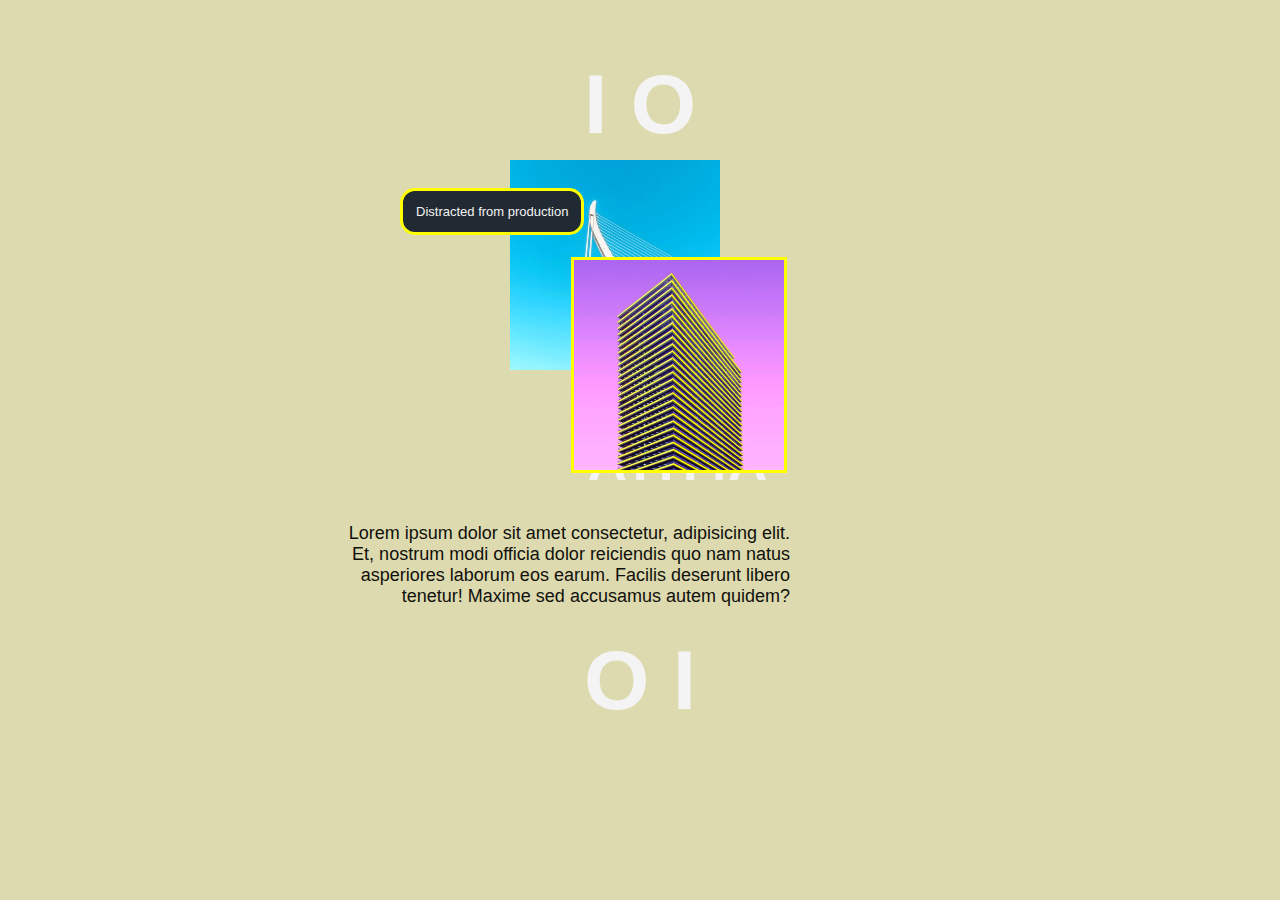
==== index.html @ 680355f9 "init" ====
<!DOCTYPE html>
<html lang="en">
<head>
  <meta charset="UTF-8">
  <meta name="viewport" content="width=device-width, initial-scale=1.0">
  <meta http-equiv="X-UA-Compatible" content="ie=edge">
  <title>Intersectional Observer - Test</title>
  <link rel='shortcut icon' href='https://easycss.github.io/favicon/favicon.png' type='image/x-icon' />
  <link rel='stylesheet' href='style.css' />
  <script defer src='app.js'></script>
</head>
<body>

  <section>
    <h1 class="anim2" data-delay="0.2s">I O</h1>
  </section>

  <section class="content">

    <div class="left">
      <img class="yellow anim" data-delay="1s" src='lines.jpg' alt='Random Placeholder Image'>

      <p class="anim" data-delay=".5s">Distracted from production</p>

      <img class="anim squig" data-delay="0s" src='squiq.jpg' alt='Random Placeholder Image'>
    </div>
    <div class="right">
      <div>
        <h2 class="anim" data-delay="1.5s">AYH4A</h2>
        <p class="anim" data-delay="2s">Lorem ipsum dolor sit amet consectetur, adipisicing elit. Et, nostrum modi officia dolor reiciendis quo nam natus asperiores laborum eos earum. Facilis deserunt libero tenetur! Maxime sed accusamus autem quidem?</p>
      </div>
    </div>

  </section>

  <section>
    <h3 class="anim2" data-delay="2.5s">O I</h3>
  </section>

</body>
</html>
---- style.css ----
body{
  margin: 0;
  font-family: sans-serif;
  background: #99911155;
  color: #11100b;
  overflow-x: hidden;
  overscroll-behavior: none;
}
img{
  width: 100%;
}
section {
  margin: 0 auto;
  /* height: 5vh; */
}

h1, h2, h3 {
  text-align: center;
  font-size: 84px;
  text-transform: uppercase;
  color: #f4f4f4;
}

h3 {
  margin-top: .8vh;
}

.content {
  max-width: 600px;
  display: grid;
  grid-template-columns: 100%;
}

.content .left {
  position: relative;
  text-align: center;
  display: grid;
  place-items: center;
}

.content .left p {
  background: #212933;
  color: #f3f3f3;
  position: absolute;
  margin-top: -24%;
  right: 10%;
  padding: 1em;
  border-radius: 15px;
  width: fit-content;
  text-align: center;
  font-size: 11px;
  border: 3px solid yellow;
}

.content .yellow {
  max-width: 35%;
  opacity: 1;
  filter: saturate(2);
}

.yellow {
  margin-top: -50px;
  margin-left: -50px;
}

.content .squig {
  position: absolute;
  margin-top: 25%;
  left: 38.5%;
  max-width: 35%;
  border: 3px solid yellow;
  filter: saturate(1.5);
}

.content .right {
  display: grid;
  place-items: center;
}

h2 {
  color: #f4f4f4;
  font-size: 2rem;
  margin-top: 43px;
  margin-left: 45px;
  margin-bottom: -20px;
}

.content .right p {
  margin-top: 50px;
  margin-left: 20px;
    max-width: 85%;
  text-align: right;
  font-size: 14px;
}

@media (min-width: 480px) {
  .content .left p{
    left: 10%;
    font-size: 13px;
  }
  h2{
    font-size: 3.4rem;
    margin-top: 60px;
    margin-left: 75px;
    margin-bottom: -20px;
  }
  .content .right p {
    margin-top: 50px;
    margin-left: 0px;
      max-width: 75%;
    text-align: right;
      font-size: 18px;
}  
}


/* intersectional observer */
@keyframes anim1 {
  from {
    transform: translateX(-10px);
    opacity: 0.8;
  }
  to {
    transform: translateX(0);
    opacity: 1;
  }
}

@keyframes anim2 {
  from {
    transform: translateY(-10px);
    opacity: 0.8;
  }
  to {
    transform: translateY(0);
    opacity: 1;
  }
}
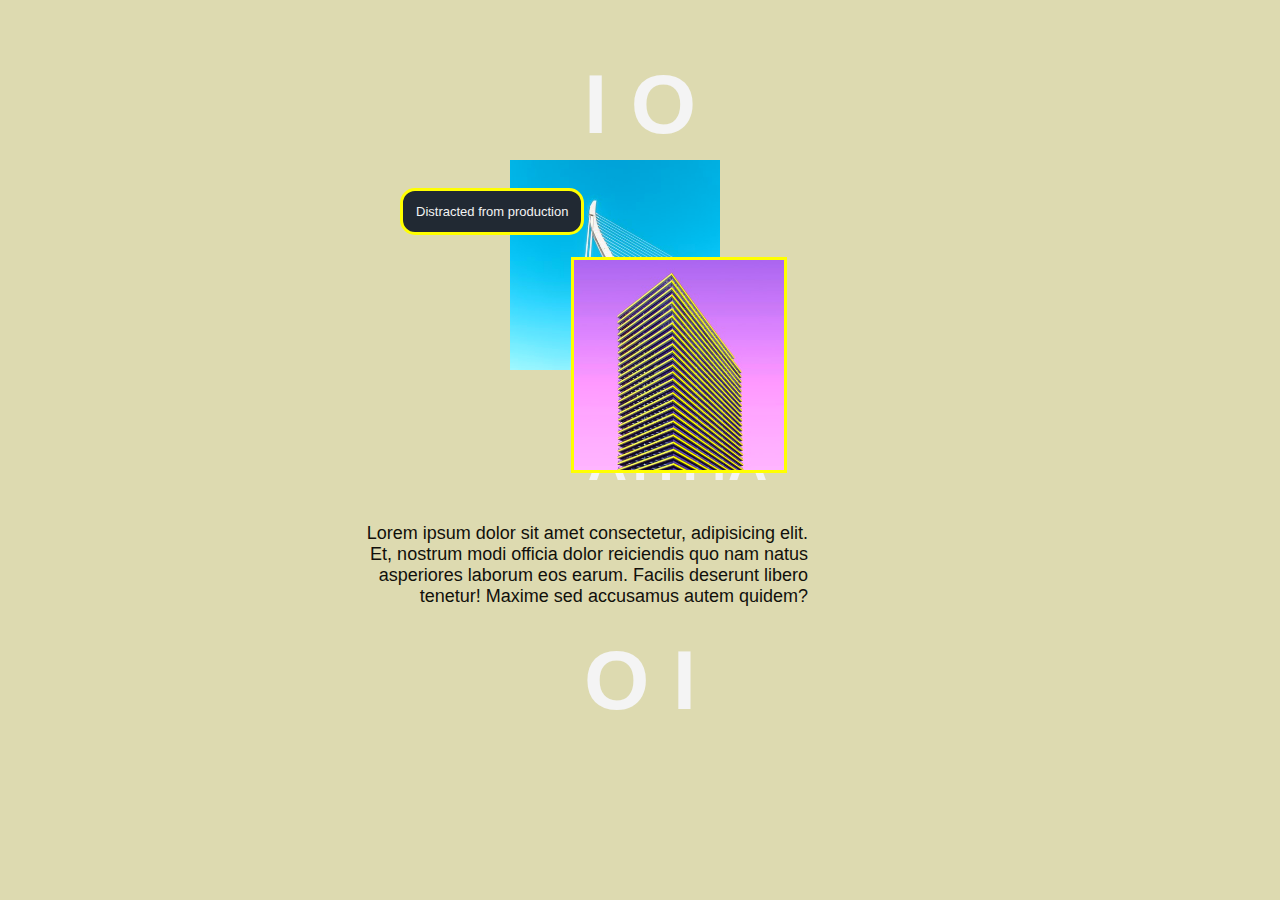
==== commit cdacd75b: "update meta title" ====
--- a/index.html
+++ b/index.html
@@ -4,7 +4,7 @@
   <meta charset="UTF-8">
   <meta name="viewport" content="width=device-width, initial-scale=1.0">
   <meta http-equiv="X-UA-Compatible" content="ie=edge">
-  <title>Intersectional Observer - Test</title>
+  <title>Intersectional Observer - I0</title>
   <link rel='shortcut icon' href='https://easycss.github.io/favicon/favicon.png' type='image/x-icon' />
   <link rel='stylesheet' href='style.css' />
   <script defer src='app.js'></script>
--- a/style.css
+++ b/style.css
@@ -107,7 +107,7 @@
   .content .right p {
     margin-top: 50px;
     margin-left: 0px;
-      max-width: 75%;
+      max-width: 78%;
     text-align: right;
       font-size: 18px;
 }  
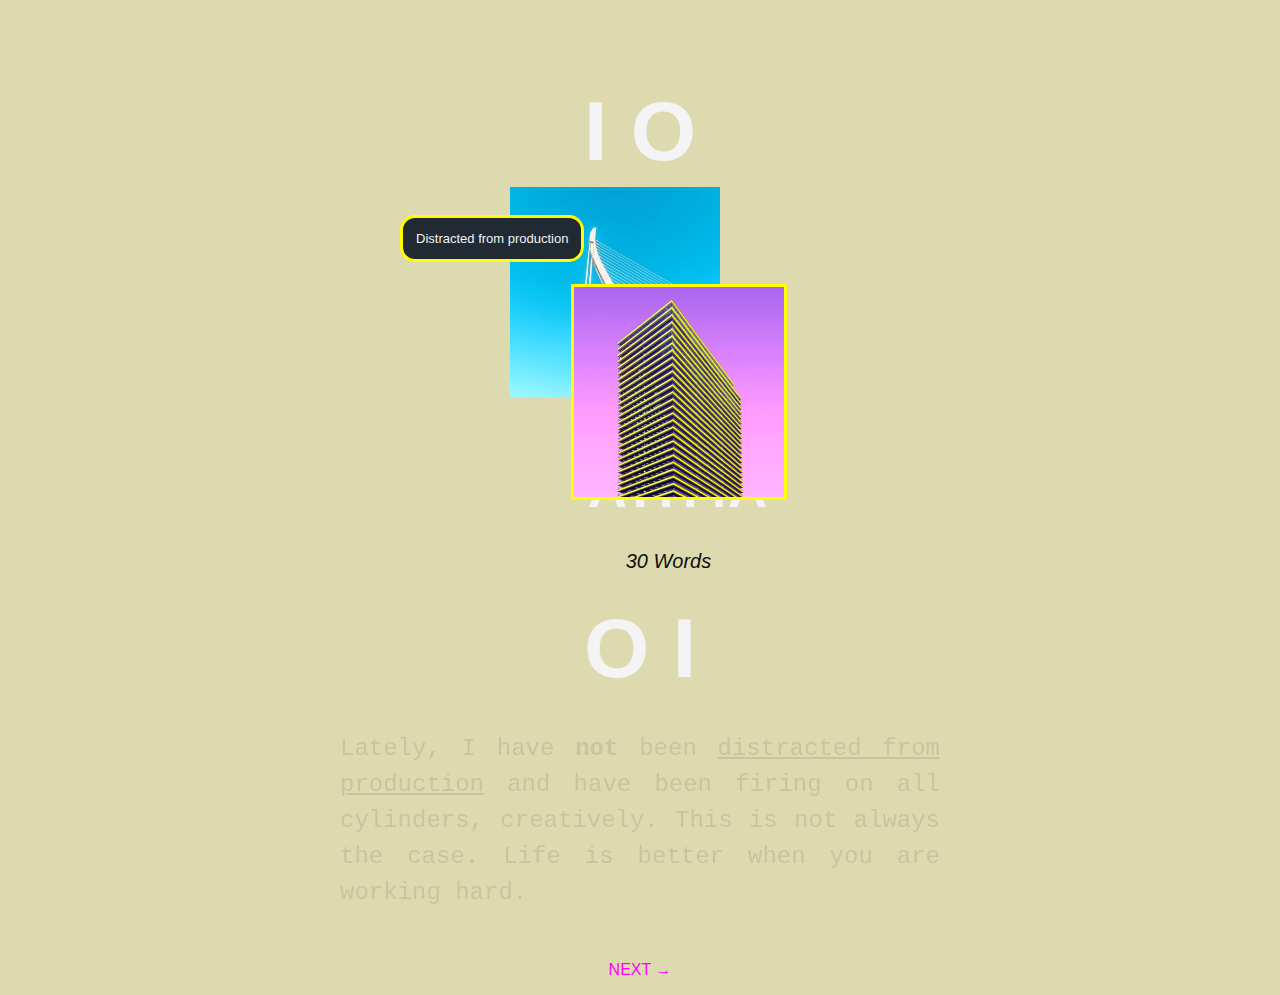
==== commit 8506cdfa: "add 30 words copy + next link + tweak styling" ====
--- a/index.html
+++ b/index.html
@@ -10,6 +10,7 @@
   <script defer src='app.js'></script>
 </head>
 <body>
+  <section class="padtop"></section>
 
   <section>
     <h1 class="anim2" data-delay="0.2s">I O</h1>
@@ -27,7 +28,7 @@
     <div class="right">
       <div>
         <h2 class="anim" data-delay="1.5s">AYH4A</h2>
-        <p class="anim" data-delay="2s">Lorem ipsum dolor sit amet consectetur, adipisicing elit. Et, nostrum modi officia dolor reiciendis quo nam natus asperiores laborum eos earum. Facilis deserunt libero tenetur! Maxime sed accusamus autem quidem?</p>
+        <p class="anim" data-delay="2s">30 Words</p>
       </div>
     </div>
 
@@ -37,5 +38,15 @@
     <h3 class="anim2" data-delay="2.5s">O I</h3>
   </section>
 
+  <section class="anim3 copy" data-delay="3s">
+    <p>
+      Lately, I have <span>not</span> been <span>distracted from production</span> and have been firing on all cylinders, creatively. This is not always the case. Life is better when you are working hard.
+    </p>
+  </section>
+
+  <p class="next">
+    <a href="https://open.spotify.com/album/4gaqMm6im8J4l8n7Sb2SJP">Next &rarr;</a>
+  </p>
+
 </body>
 </html>--- a/style.css
+++ b/style.css
@@ -11,9 +11,15 @@
 }
 section {
   margin: 0 auto;
-  /* height: 5vh; */
 }
-
+section.padtop {
+  height: 0vh;
+}
+section.copy{
+  opacity: 0.1;
+  height: fit-content;
+  margin-top: -50px;
+}
 h1, h2, h3 {
   text-align: center;
   font-size: 84px;
@@ -50,6 +56,7 @@
   text-align: center;
   font-size: 11px;
   border: 3px solid yellow;
+  /* clip-path: polygon(10% 90%, 90% 90%, 90% 10%, 10% 10%); */
 }
 
 .content .yellow {
@@ -79,6 +86,7 @@
 
 h2 {
   color: #f4f4f4;
+  /* opacity: .9!important; */
   font-size: 2rem;
   margin-top: 43px;
   margin-left: 45px;
@@ -90,10 +98,37 @@
   margin-left: 20px;
     max-width: 85%;
   text-align: right;
-  font-size: 14px;
+  font-size: 16px;
+  font-style: italic;
 }
 
+.copy p{
+  max-width: 300px;
+  margin: 0 8%;
+  font-family: monospace;
+  font-size: 18px;
+  line-height: 1.5;
+  text-align: left;
+}
+.copy p span:first-child{
+  font-weight: bold;
+}
+.copy p span:nth-child(2){
+  text-decoration: underline;
+}
+.next{
+  text-transform: uppercase;
+  margin-top: 50px;
+  text-align: center;
+}
+.next a{
+  text-decoration: none;
+  color: #ff00ff;
+}
 @media (min-width: 480px) {
+  section.padtop {
+   height: 3vh;
+  }
   .content .left p{
     left: 10%;
     font-size: 13px;
@@ -109,8 +144,14 @@
     margin-left: 0px;
       max-width: 78%;
     text-align: right;
-      font-size: 18px;
-}  
+      font-size: 20px;
+  }
+  .copy p{
+    max-width: 600px;
+    margin: 0 auto;
+    font-size: 24px;
+    text-align: justify;
+  }  
 }
 
 
@@ -136,3 +177,12 @@
     opacity: 1;
   }
 }
+
+@keyframes anim3 {
+  from {
+    opacity: 0.1;
+  }
+  to {
+    opacity: 1;
+  }
+}
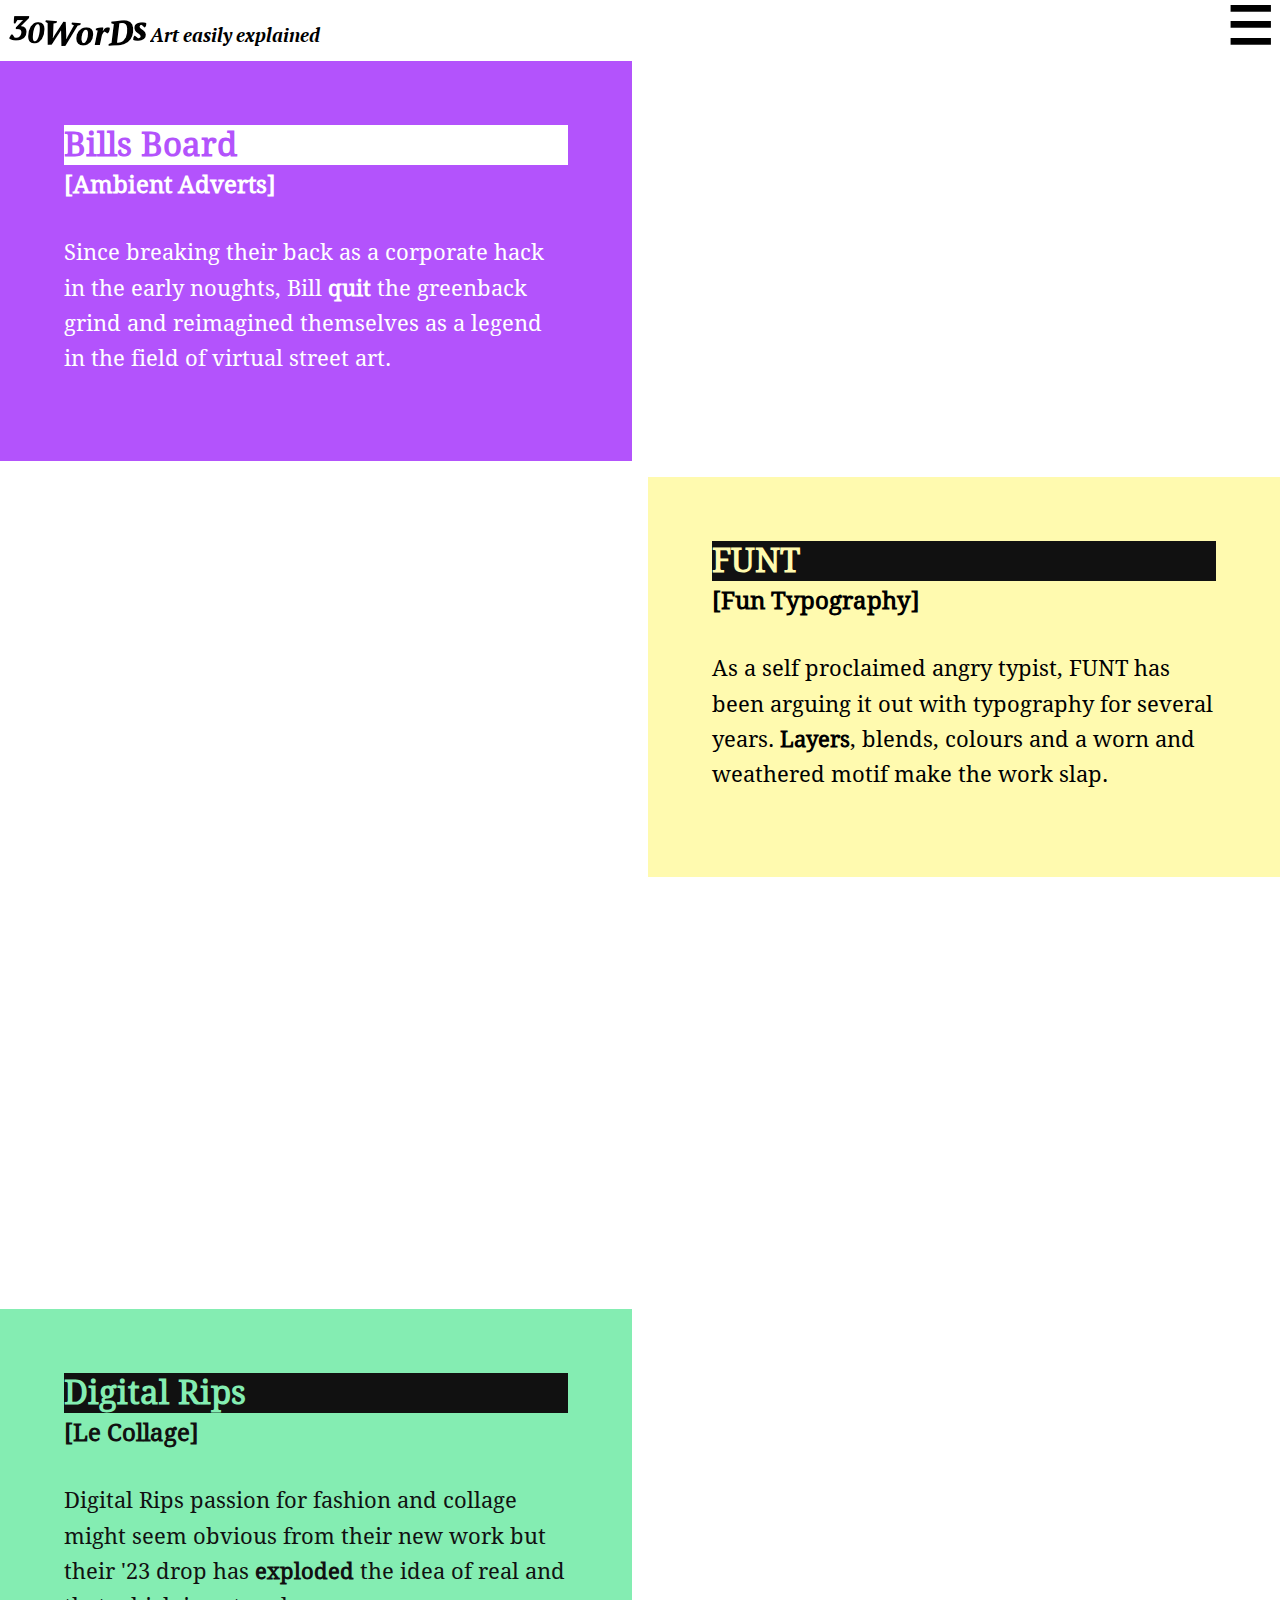
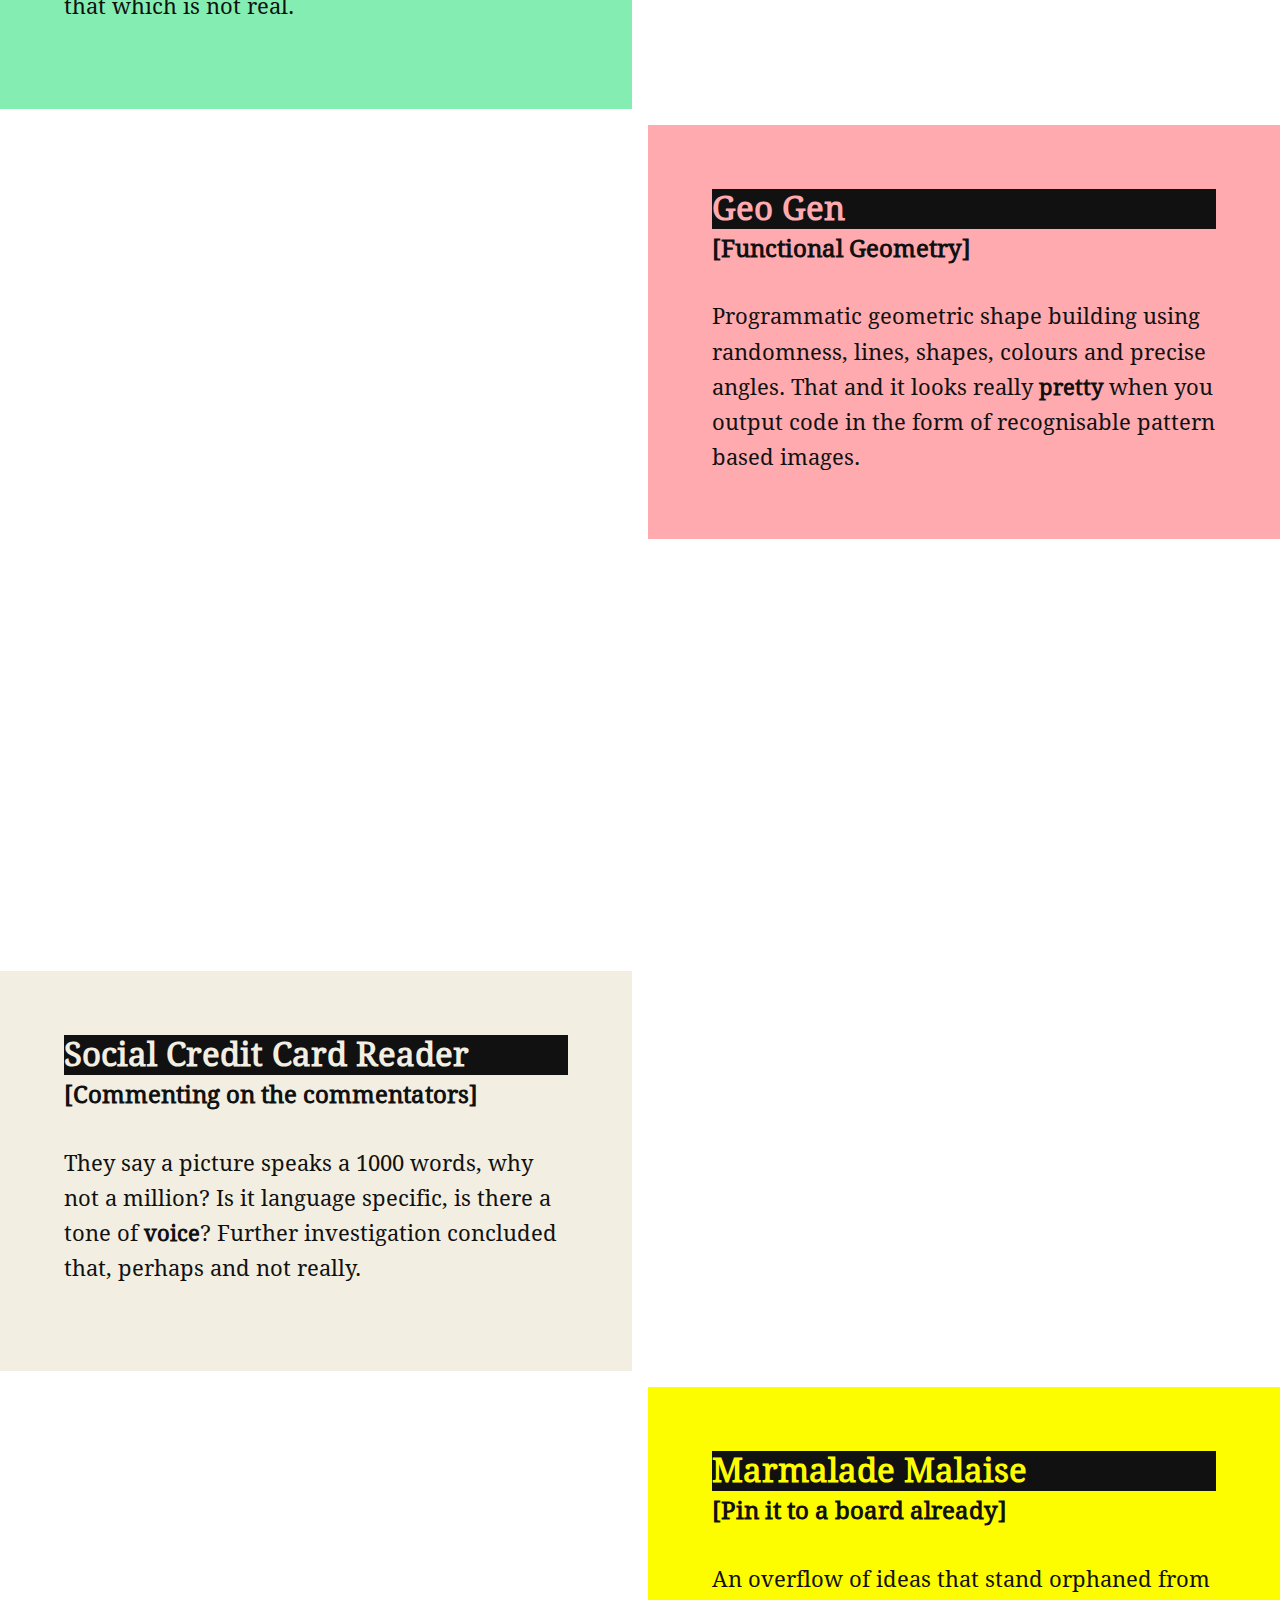
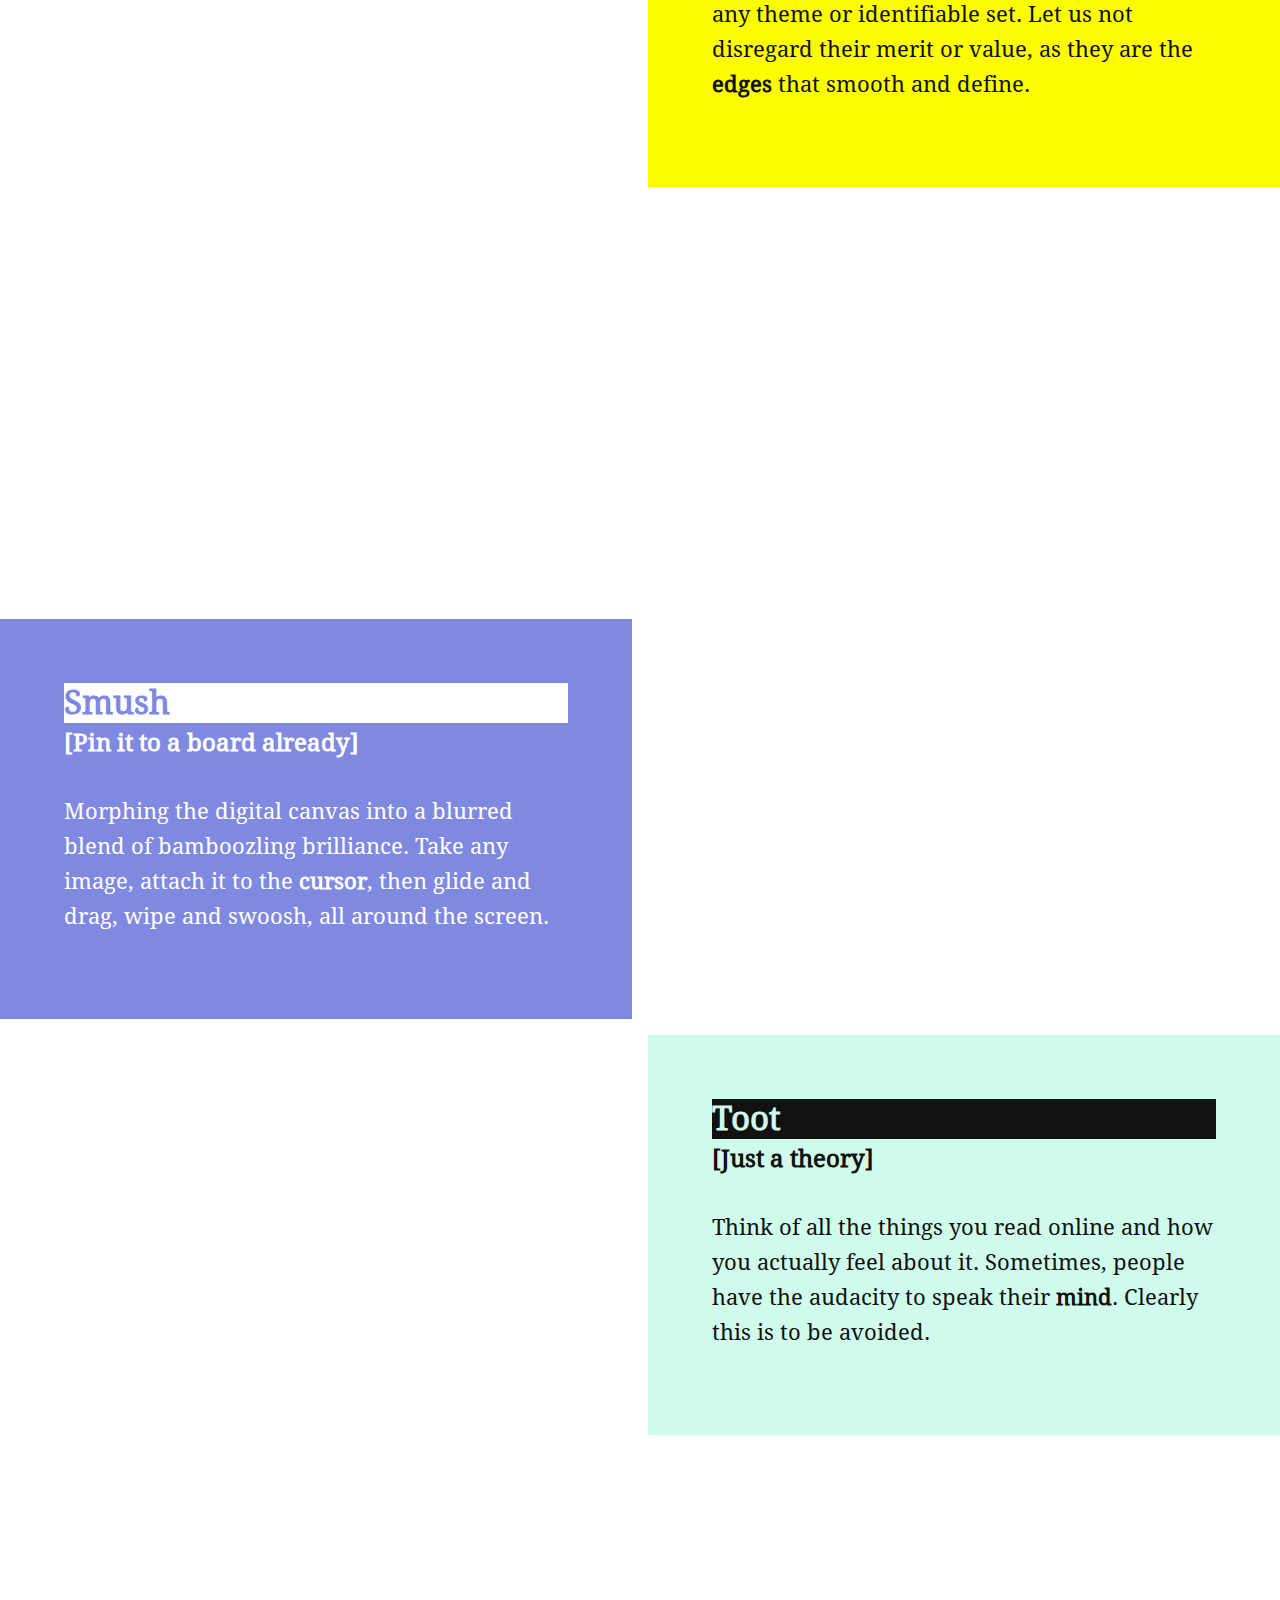
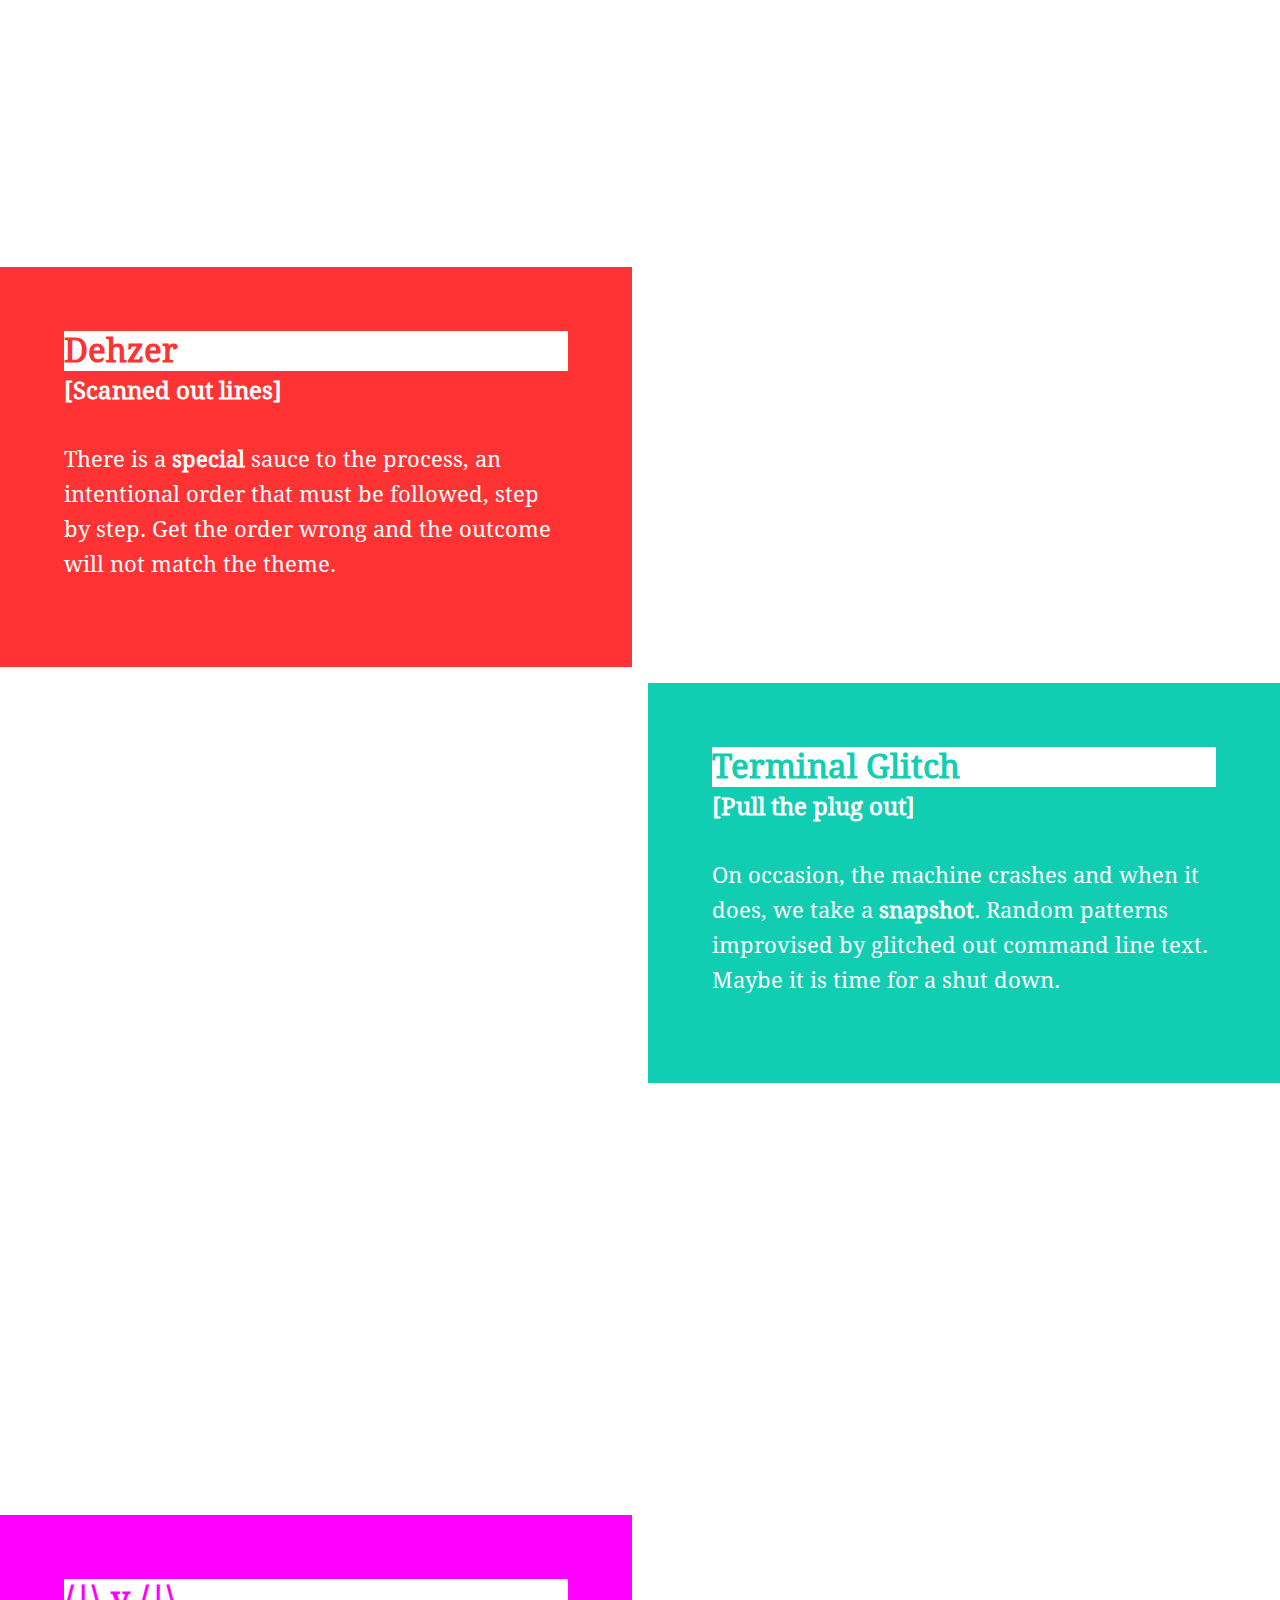
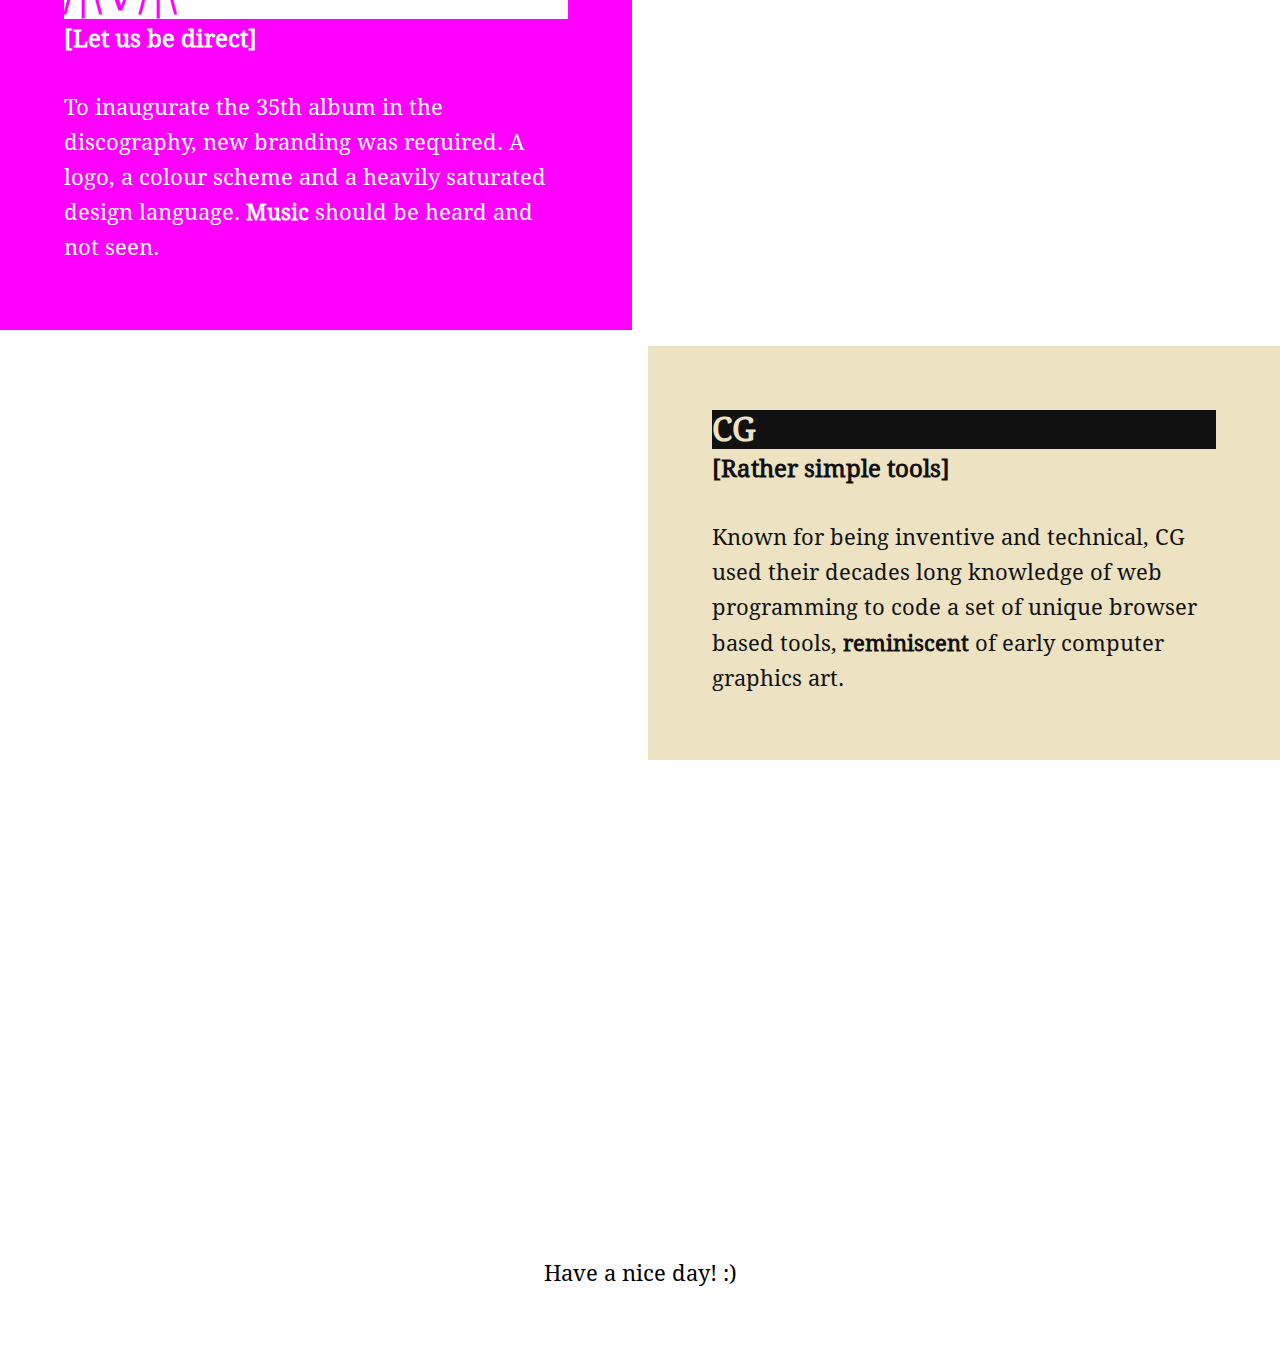
==== commit 89e4c7d2: "rebrand design and refactor UI/UX" ====
--- a/index.html
+++ b/index.html
@@ -1,52 +1,370 @@
 <!DOCTYPE html>
 <html lang="en">
 <head>
+<meta name="description" content="font family font size for perfect reading / articles">
   <meta charset="UTF-8">
+  <meta http-equiv="X-UA-Compatible" content="IE=edge">
   <meta name="viewport" content="width=device-width, initial-scale=1.0">
-  <meta http-equiv="X-UA-Compatible" content="ie=edge">
-  <title>Intersectional Observer - I0</title>
+  <link rel='stylesheet' href='style.css' />
   <link rel='shortcut icon' href='https://easycss.github.io/favicon/favicon.png' type='image/x-icon' />
-  <link rel='stylesheet' href='style.css' />
-  <script defer src='app.js'></script>
+  <title>30Words - Art easily explained</title>
 </head>
 <body>
-  <section class="padtop"></section>
-
-  <section>
-    <h1 class="anim2" data-delay="0.2s">I O</h1>
-  </section>
-
-  <section class="content">
-
-    <div class="left">
-      <img class="yellow anim" data-delay="1s" src='lines.jpg' alt='Random Placeholder Image'>
-
-      <p class="anim" data-delay=".5s">Distracted from production</p>
-
-      <img class="anim squig" data-delay="0s" src='squiq.jpg' alt='Random Placeholder Image'>
+
+<header>
+  <div>
+      <img src="logo.png" alt="LOGO">
+      <h1>Art easily explained</h1>
+
+    <div class="nav-icons">
+      <div id="burger">&#9776;</div>
+      <div id="close-nav-btn">&#10005;</div>
     </div>
-    <div class="right">
-      <div>
-        <h2 class="anim" data-delay="1.5s">AYH4A</h2>
-        <p class="anim" data-delay="2s">30 Words</p>
+
+  </div>
+</header>
+
+  
+
+
+
+  
+  <div id="wrapper" class="wrapper">
+  <!-- ARTISTS -->
+
+
+  <!-- BILLS BOARD -->
+  <section style="background-color: #b353fc; color: white;">
+    <h2 style="background-color: white; color: #b353fc;">Bills Board</h2>
+    <h3>[Ambient Adverts]</h3>
+	  <p>
+	    Since breaking their back as a corporate hack in the early noughts, Bill <span class="striker">quit</span> the greenback grind and reimagined themselves as a legend in the field of virtual street art.
+	  </p>
+	</section>
+	
+  
+
+  <section class="image-section" style="background-image: url(https://org.olk1.com/picz/1692367114.jpg); background-position: center;"></section>
+
+  <section class="image-section" style="background-image: url(https://org.olk1.com/picz/1692367081.jpg); background-position: center;"></section>
+  
+  <!-- \BILLS BOARD -->
+
+
+
+
+
+  <!-- FUNT -->
+	<section style="background-color: #fffaaf;">
+    <h2 style="background-color: #111; color: #fffaaf;">FUNT</h2>
+    <h3>[Fun Typography]</h3>
+	  <p>
+	    As a self proclaimed angry typist, FUNT has been arguing it out with typography for several years. <span class="striker">Layers</span>, blends, colours and a worn and weathered motif make the work slap.
+	  </p>
+	</section>
+	
+  <section class="image-section" style="background-image: url(https://org.olk1.com/picz/1691959799.jpg);"></section>
+
+  <section class="image-section" style="background-image: url(https://org.olk1.com/picz/1691950856.jpg);"></section>
+  
+  <!-- \FUNT -->
+
+
+
+
+
+
+
+
+  <!-- DIGITAL RIPS -->
+	<section style="background-color: #84edb2; color: #111;">
+    <h2 style="background-color: #111; color: #84edb2;">Digital Rips</h2>
+    <h3>[Le Collage]</h3>
+	  <p>
+	    Digital Rips passion for fashion and collage might seem obvious from their new work but their '23 drop has <span class="striker">exploded</span> the idea of real and that which is not real.
+	  </p>
+	</section>
+	
+  <section class="image-section" style="background-image: url(https://org.olk1.com/picz/1692367303.png);"></section>
+
+  <section class="image-section" style="background-image: url(https://org.olk1.com/picz/1692367356.png);"></section>
+
+  <!-- \DIGITAL RIPS -->
+
+  
+
+
+
+  <!-- GEO GEN -->
+  <section style="background-color: #ffaaaf; color: #111;">
+    <h2 style="background-color: #111; color: #ffaaaf;">Geo Gen</h2>
+    <h3>[Functional Geometry]</h3>
+	  <p>
+	    Programmatic geometric shape building using randomness, lines, shapes, colours and precise angles. That and it looks really <span class="striker">pretty</span> when you output code in the form of recognisable pattern based images.
+	  </p>
+	</section>
+	
+  
+
+  <section class="image-section" style="background-image: url(https://org.olk1.com/picz/1691786490.jpg); background-position: center;"></section>
+
+  <section class="image-section" style="background-image: url(https://org.olk1.com/picz/1692042627.png); background-position: center;"></section>
+  
+  <!-- \GEO GEN -->
+
+
+
+
+  <!-- SCCR -->
+  <section style="background-color: #F2EEE2; color: #111;">
+    <h2 style="background-color: #111; color: #F2EEE2;">Social Credit Card Reader</h2>
+    <h3>[Commenting on the commentators]</h3>
+	  <p>
+	    They say a picture speaks a 1000 words, why not a million? Is it language specific, is there a tone of <span class="striker">voice</span>? Further investigation concluded that, perhaps and not really.
+	  </p>
+	</section>
+	
+  
+
+  <section class="image-section" style="background-image: url(https://org.olk1.com/picz/1692032535.jpg); background-position: center;"></section>
+
+  <section class="image-section" style="background-image: url(https://org.olk1.com/picz/1692029248.jpg); background-position: center;"></section>
+  
+  <!-- \SSCR -->
+
+
+
+  <!-- MARMALADE MALAISE -->
+  <section style="background-color: #fefd00; color: #111;">
+    <h2 style="background-color: #111; color: #fefd00;">Marmalade Malaise</h2>
+    <h3>[Pin it to a board already]</h3>
+	  <p>
+	    An overflow of ideas that stand orphaned from any theme or identifiable set. Let us not disregard their merit or value, as they are the <span class="striker">edges</span> that smooth and define.
+	  </p>
+	</section>
+	
+  
+
+  <section class="image-section" style="background-image: url(https://org.olk1.com/picz/1692041814.jpg); background-position: center;"></section>
+
+  <section class="image-section" style="background-image: url(https://org.olk1.com/picz/1692042785.jpg); background-position: center;"></section>
+  
+  <!-- \MARMALADE MALAISE -->
+
+
+
+
+  <!-- SMUSH -->
+  <section style="background-color: #7f89df; color:white;">
+    <h2 style="background-color:white; color: #7f89df;">Smush</h2>
+    <h3>[Pin it to a board already]</h3>
+	  <p>
+	    Morphing the digital canvas into a blurred blend of bamboozling brilliance. Take any image, attach it to the <span class="striker">cursor</span>, then glide and drag, wipe and swoosh, all around the screen.
+	  </p>
+	</section>
+	
+  
+
+  <section class="image-section" style="background-image: url(https://org.olk1.com/picz/1691786679.jpg); background-position: center;"></section>
+
+  <section class="image-section" style="background-image: url(https://org.olk1.com/picz/1692042966.jpg); background-position: center;"></section>
+  
+  <!-- \SMUSH -->
+
+
+
+
+  <!-- TOOT -->
+  <section style="background-color: #d0fcec; color: #111;">
+    <h2 style="background-color: #111; color: #d0fcec;">Toot</h2>
+    <h3>[Just a theory]</h3>
+	  <p>
+	    Think of all the things you read online and how you actually feel about it. Sometimes, people have the audacity to speak their <span class="striker">mind</span>. Clearly this is to be avoided.
+	  </p>
+	</section>
+	
+  
+
+  <section class="image-section" style="background-image: url(https://org.olk1.com/picz/1691786752.jpg); background-position: center;"></section>
+
+  <section class="image-section" style="background-image: url(https://org.olk1.com/picz/1692043122.jpg); background-position: center;"></section>
+  
+  <!-- \TOOT -->
+
+
+
+
+  <!-- DEHZER -->
+  <section style="background-color: #f33; color: white;">
+    <h2 style="background-color: white; color: #f33;">Dehzer</h2>
+    <h3>[Scanned out lines]</h3>
+	  <p>
+	    There is a <span class="striker">special</span> sauce to the process, an intentional order that must be followed, step by step. Get the order wrong and the outcome will not match the theme.
+	  </p>
+	</section>
+	
+  
+
+  <section class="image-section" style="background-image: url(https://org.olk1.com/picz/1691786419.jpg); background-position: center;"></section>
+
+  <section class="image-section" style="background-image: url(https://org.olk1.com/picz/1692043258.jpg); background-position: center;"></section>
+  
+  <!-- \DEHZER -->
+
+
+
+
+
+
+ <!-- TERMINAL GLITCH -->
+  <section style="background-color: #11cdb1; color: white;">
+    <h2 style="background-color: white; color: #11cdb1;">Terminal Glitch</h2>
+    <h3>[Pull the plug out]</h3>
+	  <p>
+	    On occasion, the machine crashes and when it does, we take a <span class="striker">snapshot</span>. Random patterns improvised by glitched out command line text. Maybe it is time for a shut down.
+	  </p>
+	</section>
+	
+  
+
+  <section class="image-section" style="background-image: url(https://org.olk1.com/picz/1691786714.jpg); background-position: center;"></section>
+
+  <section class="image-section" style="background-image: url(https://org.olk1.com/picz/1692043376.jpg); background-position: center;"></section>
+  
+  <!-- \TERMINAL GLITCH -->
+
+
+
+
+
+
+
+
+ <!-- MVM -->
+  <section style="background-color: #ff00ff; color: white;">
+    <h2 style="background-color: white; color: #ff00ff;">/|\ v /|\</h2>
+    <h3>[Let us be direct]</h3>
+	  <p>
+	    To inaugurate the 35th album in the discography, new branding was required. A logo, a colour scheme and a heavily saturated design language. <span class="striker">Music</span> should be heard and not seen.
+	  </p>
+	</section>
+	
+  
+
+  <section class="image-section" style="background-image: url(https://org.olk1.com/picz/1692043851.jpg); background-position: center;"></section>
+
+  <section class="image-section" style="background-image: url(https://org.olk1.com/picz/1691786574.jpg); background-position: center;"></section>
+  
+  <!-- \MVM -->
+
+
+
+
+
+
+
+
+
+   <!-- CG -->
+  <section style="background-color: #EDE3C2; color: #111;">
+    <h2 style="background-color: #111; color: #EDE3C2;">CG</h2>
+    <h3>[Rather simple tools]</h3>
+	  <p>
+	    Known for being inventive and technical, CG used their decades long knowledge of web programming to code a set of unique browser based tools, <span class="striker">reminiscent</span> of early computer graphics art.
+	  </p>
+	</section>
+	
+  
+
+  <section class="image-section" style="background-image: url(https://org.olk1.com/picz/1691786381.jpg); background-position: center;"></section>
+
+  <section class="image-section" style="background-image: url(https://org.olk1.com/picz/1692041989.jpg); background-position: center;"></section>
+  
+  <!-- \CG -->
+
+
+
+
+
+
+
+
+
+
+
+
+
+
+
+
+
+
+
+
+
+
+  <!--  -->
+  <!--  -->
+  <!-- \wrapper -->
+	</div>
+  
+
+  <footer>Have a nice day! :)</footer>
+
+
+
+
+  <!-- NAV -->
+
+
+  <div id="nav-container">
+   
+    <div id="nav-content">
+    
+        <div class="nav-content-inner">
+          <div class="nav-brand">
+            <img class="tower" src="https://avatars.githubusercontent.com/u/141650645?s=200&v=4" alt="30 Words">
+            <img class="logo" src="logo.png" alt="LOGO">
+            <p>Art easily explained</p>
+          </div>
+          
+          <div class="links">
+            <p><a href="/showcase">Showcase</a></p>
+            <p><a href="https://pickviewcompare.github.io" target="_blank">Artist's extra</a></p>
+          </div>
+            
+            <div class="socials">
+              <a href="mailto:mattheweq8@gmail.com">
+                <img src="icons/email.svg">
+              </a>
+              <a href="https://open.spotify.com/artist/66OsKKYin7yLMQUsZxjE91" target="_blank">
+                <img  id="spotify" src="icons/soundwave.svg">
+              </a>
+              <a href="https://github.com/30words" target="_blank">
+                <img src="icons/github.svg">
+              </a>
+            </div>
+        </div>
       </div>
     </div>
 
-  </section>
-
-  <section>
-    <h3 class="anim2" data-delay="2.5s">O I</h3>
-  </section>
-
-  <section class="anim3 copy" data-delay="3s">
-    <p>
-      Lately, I have <span>not</span> been <span>distracted from production</span> and have been firing on all cylinders, creatively. This is not always the case. Life is better when you are working hard.
-    </p>
-  </section>
-
-  <p class="next">
-    <a href="https://open.spotify.com/album/4gaqMm6im8J4l8n7Sb2SJP">Next &rarr;</a>
-  </p>
-
+
+
+
+
+  <!-- MODAL -->
+
+   <div id="modal-container">
+      <div id="modal">
+        <div id="close-modal">CLOSE</div>
+        <img id="modal-image" src="" alt="30 Words">
+      </div>
+    </div>
+
+
+
+
+<script src="nav.js"></script>
+<script src="modal.js"></script>
 </body>
 </html>--- a/style.css
+++ b/style.css
@@ -1,188 +1,366 @@
-body{
+/* Strapline */
+@font-face {
+  font-family: 'PT Serif';
+  src: 
+    url('PT_Serif/PTSerif-BoldItalic.ttf') format('truetype');
+  font-weight: bold; 
+  font-style: italic; 
+  font-display: swap;
+}
+/* Body / Paragraphs / Nav */
+@font-face {
+  font-family: 'Droid Serif';
+  src: 
+    url('droid-serif/DroidSerif-Regular.ttf') format('truetype'),
+    url('droid-serif/DroidSerif-Regular.woff') format('woff');
+  font-weight: normal; 
+  font-style: normal;
+  font-display: swap; 
+}
+* {
+	margin: 0;
+	padding: 0;
+  box-sizing: border-box;
+}
+/* control content scrollbar shift */
+html{
+  /* margin-left: calc(100vw - 100%); */
+  margin-right: 0;
+  padding-right: 0;
+}
+
+html, body{
+  overflow-X: hidden;
+}
+body {
+  background: white;
+  font-size: 22px;
+	line-height: 1.6;
+	font-family: 'Droid Serif', serif;
+	position: relative; 
+  /* margin-right: 8px; */
+}
+
+header, footer{
+  position: relative;
+	width: 100%;
+  margin: 10px auto;
+  /* margin: 2px auto 5px; */
+  display: flex;
+  justify-content: space-between;
+  align-items: center;
+}
+header div{
+  display: flex;
+  align-items: flex-end;
+}
+header img{
+  scale: 1;
+  margin-left: 5px;
+}
+header h1{
+  font-family: 'PT Serif', serif;
+  margin-left: 0px;
+  font-size: 1rem;
+  word-spacing: -1px;
+}
+.nav-icons {
+  position: absolute;
+  top: 0;
+  right: 5px;
+  margin-right: 5px;
+  font-size: 3.3rem;
+  line-height: 2rem;
+  padding: 0;
   margin: 0;
-  font-family: sans-serif;
-  background: #99911155;
-  color: #11100b;
-  overflow-x: hidden;
-  overscroll-behavior: none;
-}
-img{
+  font-weight: bold;
+  cursor: pointer;
+  user-select: none;
+}
+#burger {
+  display: block;
+  user-select: none;
+}
+#close-nav-btn {
+  z-index: 10000;
+  display: none;
+  opacity: .1;
+  margin-top: 4px;
+  margin-right: 8px;
+  font-size: 2.3rem;
+  line-height: 2rem;
+  user-select: none;
+}
+/* nav container css see below */
+
+
+/* ARTISTS */
+.wrapper {
+  display: grid;
+  grid-template-rows: repeat(1, 1fr);
+  gap: 1rem;
+}
+section {
+	padding: 4rem;
+  /* min-height: 200px; */
+  background-size: 100%;
+  background-size: cover; 
+  background-repeat: no-repeat;
+  background-position: center top;
+}
+h2,h3{
+  line-height: 1.2;
+  margin-bottom: 6px;
+}
+h3{
+  font-size: 1.5rem;
+  padding-bottom: 30px;
+}
+.image-section{
+  min-height: 400px;
+}
+
+
+footer{
+  margin: 80px auto;
+  justify-content: center;
+}
+
+
+.striker{
+  font-weight: bold;
+}
+
+
+
+
+
+
+
+/* NAV */
+#nav-container {
+  overflow: hidden;
+  /* display: flex; */
+  display: none;
+  margin: 10px auto;
+  position: fixed;
+  top: 0;
+  left: 0;
   width: 100%;
-}
-section {
-  margin: 0 auto;
-}
-section.padtop {
-  height: 0vh;
-}
-section.copy{
-  opacity: 0.1;
-  height: fit-content;
-  margin-top: -50px;
-}
-h1, h2, h3 {
-  text-align: center;
-  font-size: 84px;
-  text-transform: uppercase;
-  color: #f4f4f4;
-}
-
-h3 {
-  margin-top: .8vh;
-}
-
-.content {
-  max-width: 600px;
-  display: grid;
-  grid-template-columns: 100%;
-}
-
-.content .left {
+  height: 100%;
+  justify-content: center;
+  align-items: center;
+  z-index: 9999;
+  background: #fff;
+  /* clip-path: polygon(100% 0, 100% 0, 100% 0, 100% 0); */
+} 
+/* NAV ANIMATION / SEE JS */
+#nav-container.open {
+  animation: clipPathOpen .5s ease-out forwards;
+}
+@keyframes clipPathOpen {
+  0% {
+    clip-path: polygon(100% 0, 100% 0, 100% 0, 100% 0);
+  }
+  100% {
+    clip-path: polygon(100% 0, 0 0, 0 100%, 100% 100%);
+  }
+}
+
+#nav-container.close {
+  animation: clipPathClose .5s ease-out forwards;
+}
+@keyframes clipPathClose {
+  0% {
+    clip-path: polygon(100% 0, 0 0, 0 100%, 100% 100%);
+  }
+  100% {
+    clip-path: polygon(100% 0, 100% 0, 100% 0, 100% 0);
+  }
+}
+/*  */
+/*  */
+/*  */
+
+
+#nav-content {
   position: relative;
-  text-align: center;
-  display: grid;
-  place-items: center;
-}
-
-.content .left p {
-  background: #212933;
-  color: #f3f3f3;
+  display: flex;
+  flex-direction: column;
+  justify-content: center;
+  align-items: center;
+  height: 100vh;
+  max-width: 95%;
+  margin-top: 0px;
+}
+.nav-content-inner{
+  margin-top: 0;
+}
+.nav-brand {
+  display: flex;
+  flex-direction: column;
+  align-items: center;
+  margin-bottom: 24px;
+}
+.nav-brand img.tower{
+  border-radius: 50%;
+  margin-bottom: 35px;
+}
+.nav-brand img.logo {
+  max-width: 100%;
+  height: auto;
+  margin-bottom: 0px;
+  user-select: none;
+}
+
+.links{
+  display: flex;
+  flex-direction: column;
+  align-items: center;
+  margin-bottom: 48px;
+}
+
+.socials{
+  display: flex;
+  gap: 2rem;
+}
+.socials img{
+  width: 40px;
+  height: auto;
+}
+#spotify{
+  width: 60px;
+  margin: -10px 5px 0;
+}
+
+
+
+
+
+
+/* MODAL */
+#modal-container {
+  display: none;
+  position: fixed;
+  top: 0;
+  left: 0;
+  width: 100%;
+  height: 100%;
+  justify-content: center;
+  align-items: center;
+  z-index: 9999;
+  /* background-color: rgba(0, 0, 0, 0.5); */
+  background: #111;
+}
+#modal{
+  position: relative;
+}
+#close-modal{
   position: absolute;
-  margin-top: -24%;
-  right: 10%;
-  padding: 1em;
-  border-radius: 15px;
-  width: fit-content;
-  text-align: center;
-  font-size: 11px;
-  border: 3px solid yellow;
-  /* clip-path: polygon(10% 90%, 90% 90%, 90% 10%, 10% 10%); */
-}
-
-.content .yellow {
-  max-width: 35%;
-  opacity: 1;
-  filter: saturate(2);
-}
-
-.yellow {
-  margin-top: -50px;
-  margin-left: -50px;
-}
-
-.content .squig {
-  position: absolute;
-  margin-top: 25%;
-  left: 38.5%;
-  max-width: 35%;
-  border: 3px solid yellow;
-  filter: saturate(1.5);
-}
-
-.content .right {
-  display: grid;
-  place-items: center;
-}
-
-h2 {
-  color: #f4f4f4;
-  /* opacity: .9!important; */
-  font-size: 2rem;
-  margin-top: 43px;
-  margin-left: 45px;
-  margin-bottom: -20px;
-}
-
-.content .right p {
-  margin-top: 50px;
-  margin-left: 20px;
-    max-width: 85%;
-  text-align: right;
-  font-size: 16px;
-  font-style: italic;
-}
-
-.copy p{
-  max-width: 300px;
-  margin: 0 8%;
-  font-family: monospace;
-  font-size: 18px;
-  line-height: 1.5;
-  text-align: left;
-}
-.copy p span:first-child{
+  top: -24px;
+  right: 1px;
+  margin-right: 0px;
+  font-size: 1rem;
+  line-height: 2rem;
+  padding: 0;
+  margin: 0;
   font-weight: bold;
-}
-.copy p span:nth-child(2){
-  text-decoration: underline;
-}
-.next{
-  text-transform: uppercase;
-  margin-top: 50px;
-  text-align: center;
-}
-.next a{
-  text-decoration: none;
-  color: #ff00ff;
-}
-@media (min-width: 480px) {
-  section.padtop {
-   height: 3vh;
-  }
-  .content .left p{
-    left: 10%;
-    font-size: 13px;
-  }
-  h2{
-    font-size: 3.4rem;
-    margin-top: 60px;
-    margin-left: 75px;
-    margin-bottom: -20px;
-  }
-  .content .right p {
-    margin-top: 50px;
-    margin-left: 0px;
-      max-width: 78%;
-    text-align: right;
-      font-size: 20px;
-  }
-  .copy p{
-    max-width: 600px;
-    margin: 0 auto;
-    font-size: 24px;
-    text-align: justify;
-  }  
-}
-
-
-/* intersectional observer */
-@keyframes anim1 {
-  from {
-    transform: translateX(-10px);
-    opacity: 0.8;
-  }
-  to {
-    transform: translateX(0);
-    opacity: 1;
-  }
-}
-
-@keyframes anim2 {
-  from {
-    transform: translateY(-10px);
-    opacity: 0.8;
-  }
-  to {
-    transform: translateY(0);
-    opacity: 1;
-  }
-}
-
-@keyframes anim3 {
-  from {
-    opacity: 0.1;
-  }
-  to {
-    opacity: 1;
-  }
-}
+  cursor: pointer;
+  user-select: none;
+  color: white;
+  opacity: .3;
+}
+#modal img{
+  max-width: 100%;
+  max-height: 100%;
+}
+
+
+
+
+
+
+
+
+/* RESPONSIVE */
+@media (min-width: 640px){
+  header h1{
+    font-size: 1.2rem;
+  }
+}
+
+@media (min-width: 900px){
+  .wrapper {
+    grid-template-columns: repeat(2, 1fr);
+  }
+}
+
+@media (min-width: 1300px){
+  header{
+    width: 99%;
+  }
+  header h1{
+    margin-left: 6px;
+  }
+  .wrapper {
+	  margin: 10px auto;
+    grid-template-columns: repeat(3, 1fr);
+  }
+  #nav-content {
+    margin-top: 0px;
+  }
+  .nav-content-inner{
+    margin-top: -200px;
+  }
+}
+
+@media (min-width: 2300px){
+  header{
+    padding: 10px 0;
+  }
+  .nav-icons{
+    padding: 10px 0;
+  }
+  .image-section{
+    min-height: 600px;
+  }
+}
+
+@media (min-width: 3400px){
+  #nav-container.open {
+    animation: clipPathOpen .0s ease-out forwards;
+  }
+  .wrapper{
+    max-width: 3400px;
+    margin: 10px auto;
+  }
+  .wrapper, #burger, #close-nav-btn{
+    transition: all .1s ease-in;
+  }
+  .wrapper.comp{
+    opacity: .1;
+    margin-right: 15px;
+  }
+  #burger.comp{
+    opacity: .1;
+    margin-right: 15px;
+  }
+  #close-nav-btn{
+    opacity: .1;
+    margin-right: 15px;
+  }
+  section h2, section h3, section p{
+    width: 50%;
+    margin: 0% auto;
+  }
+  section h2{
+    margin-top: 10%;
+  }
+}
+
+
+@media (max-width: 350px){
+  h1{
+    display: none;
+  }
+}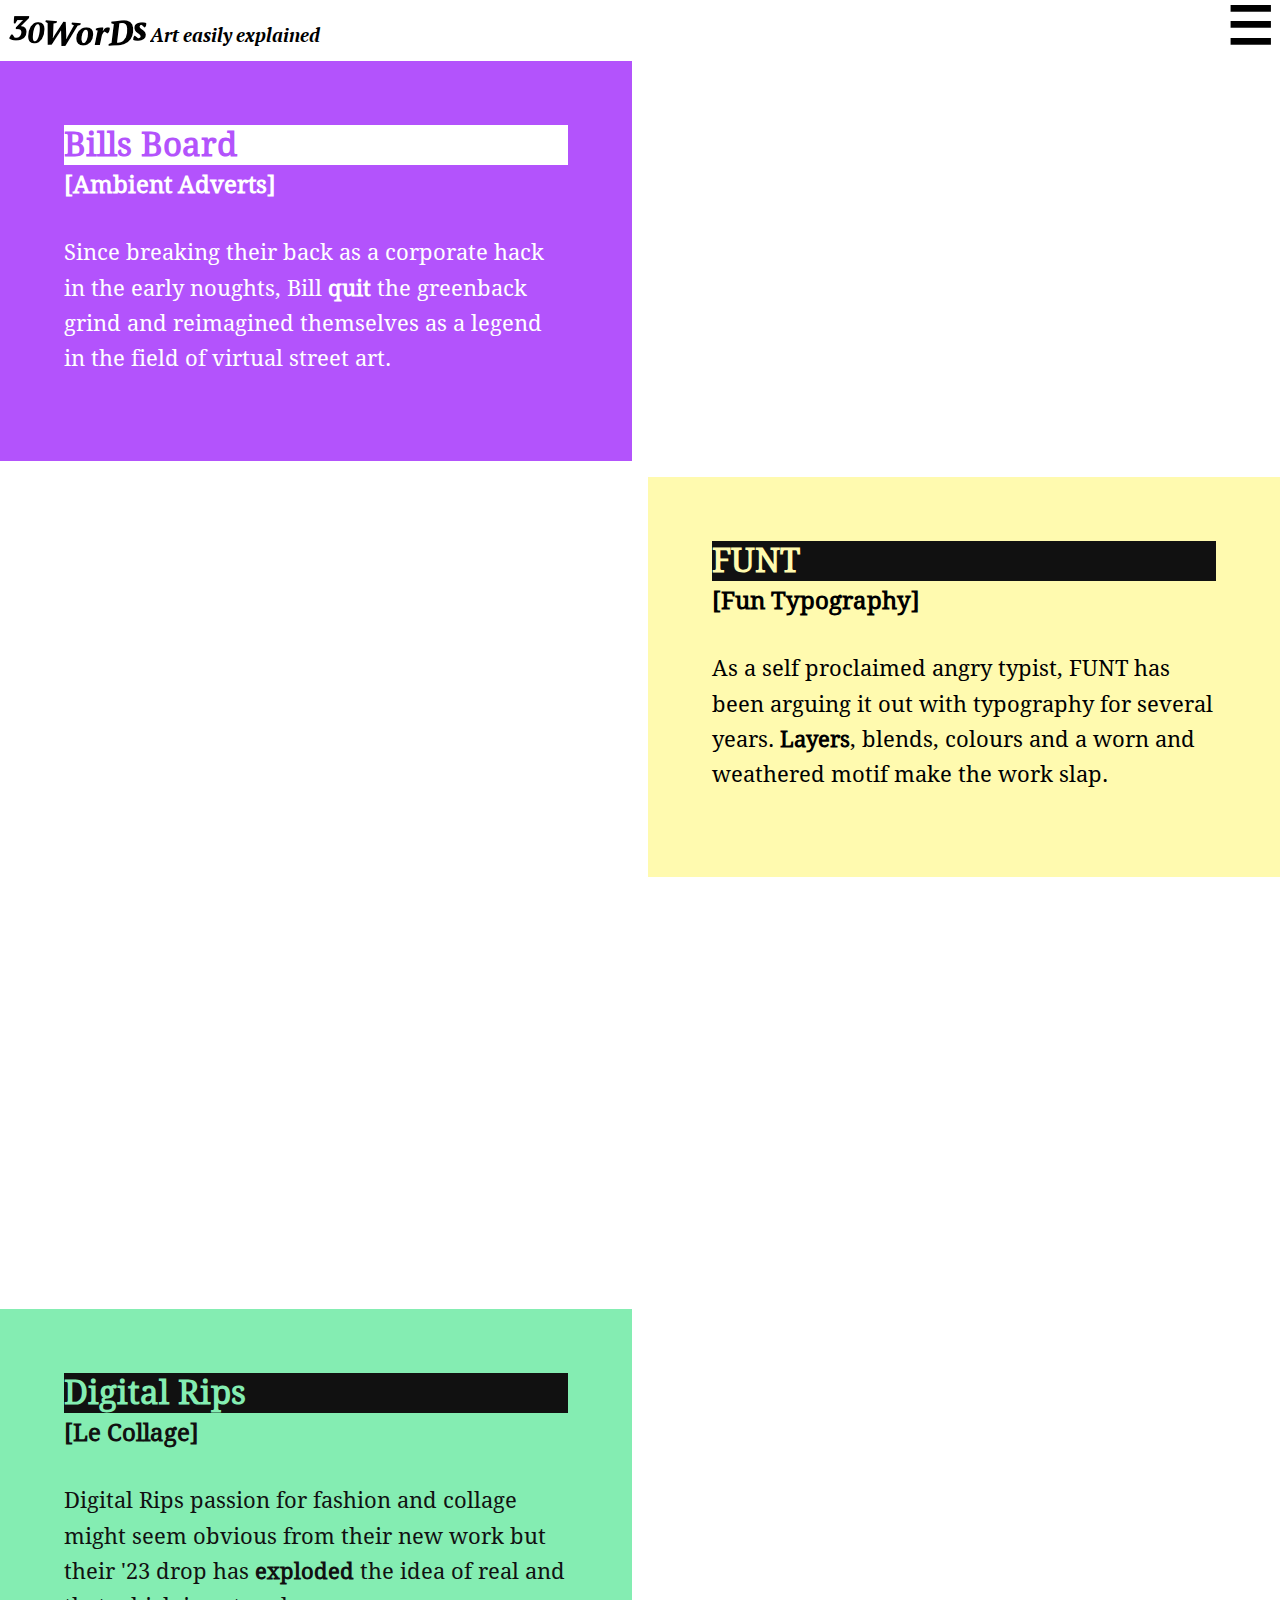
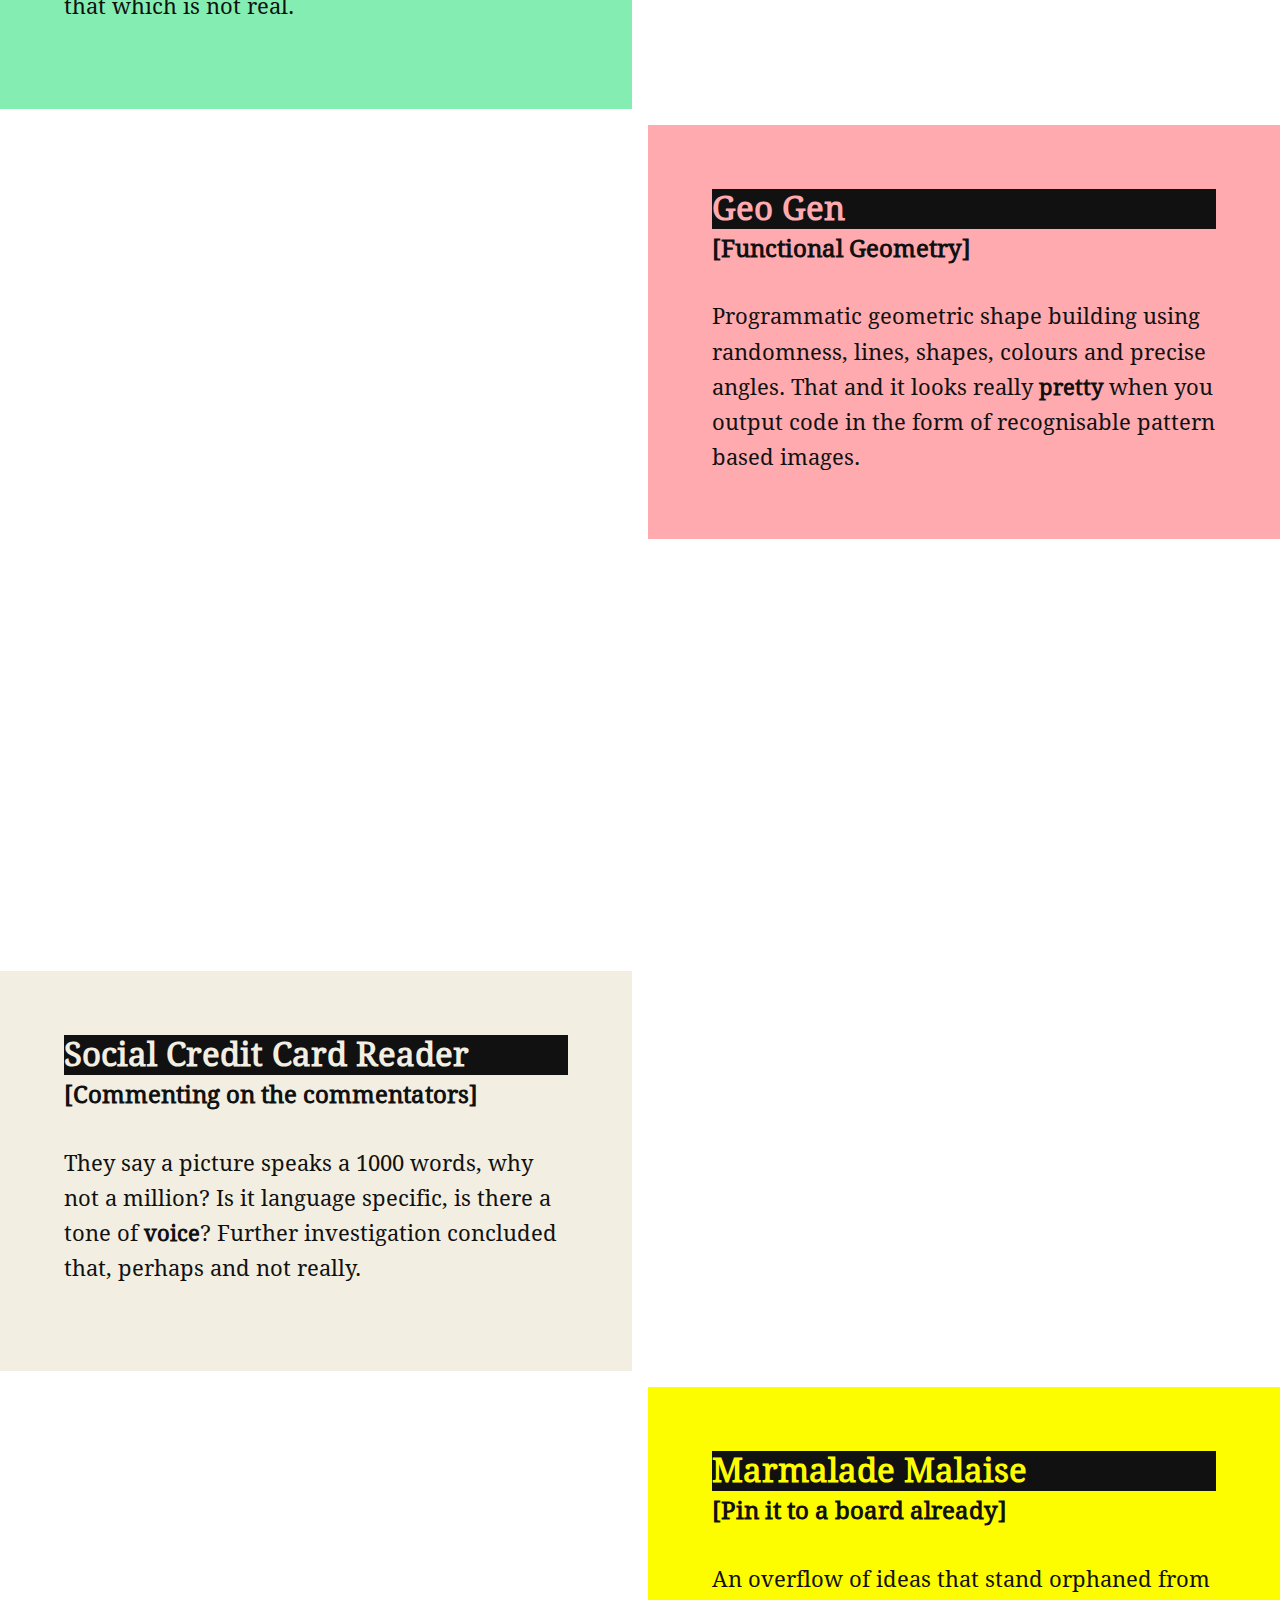
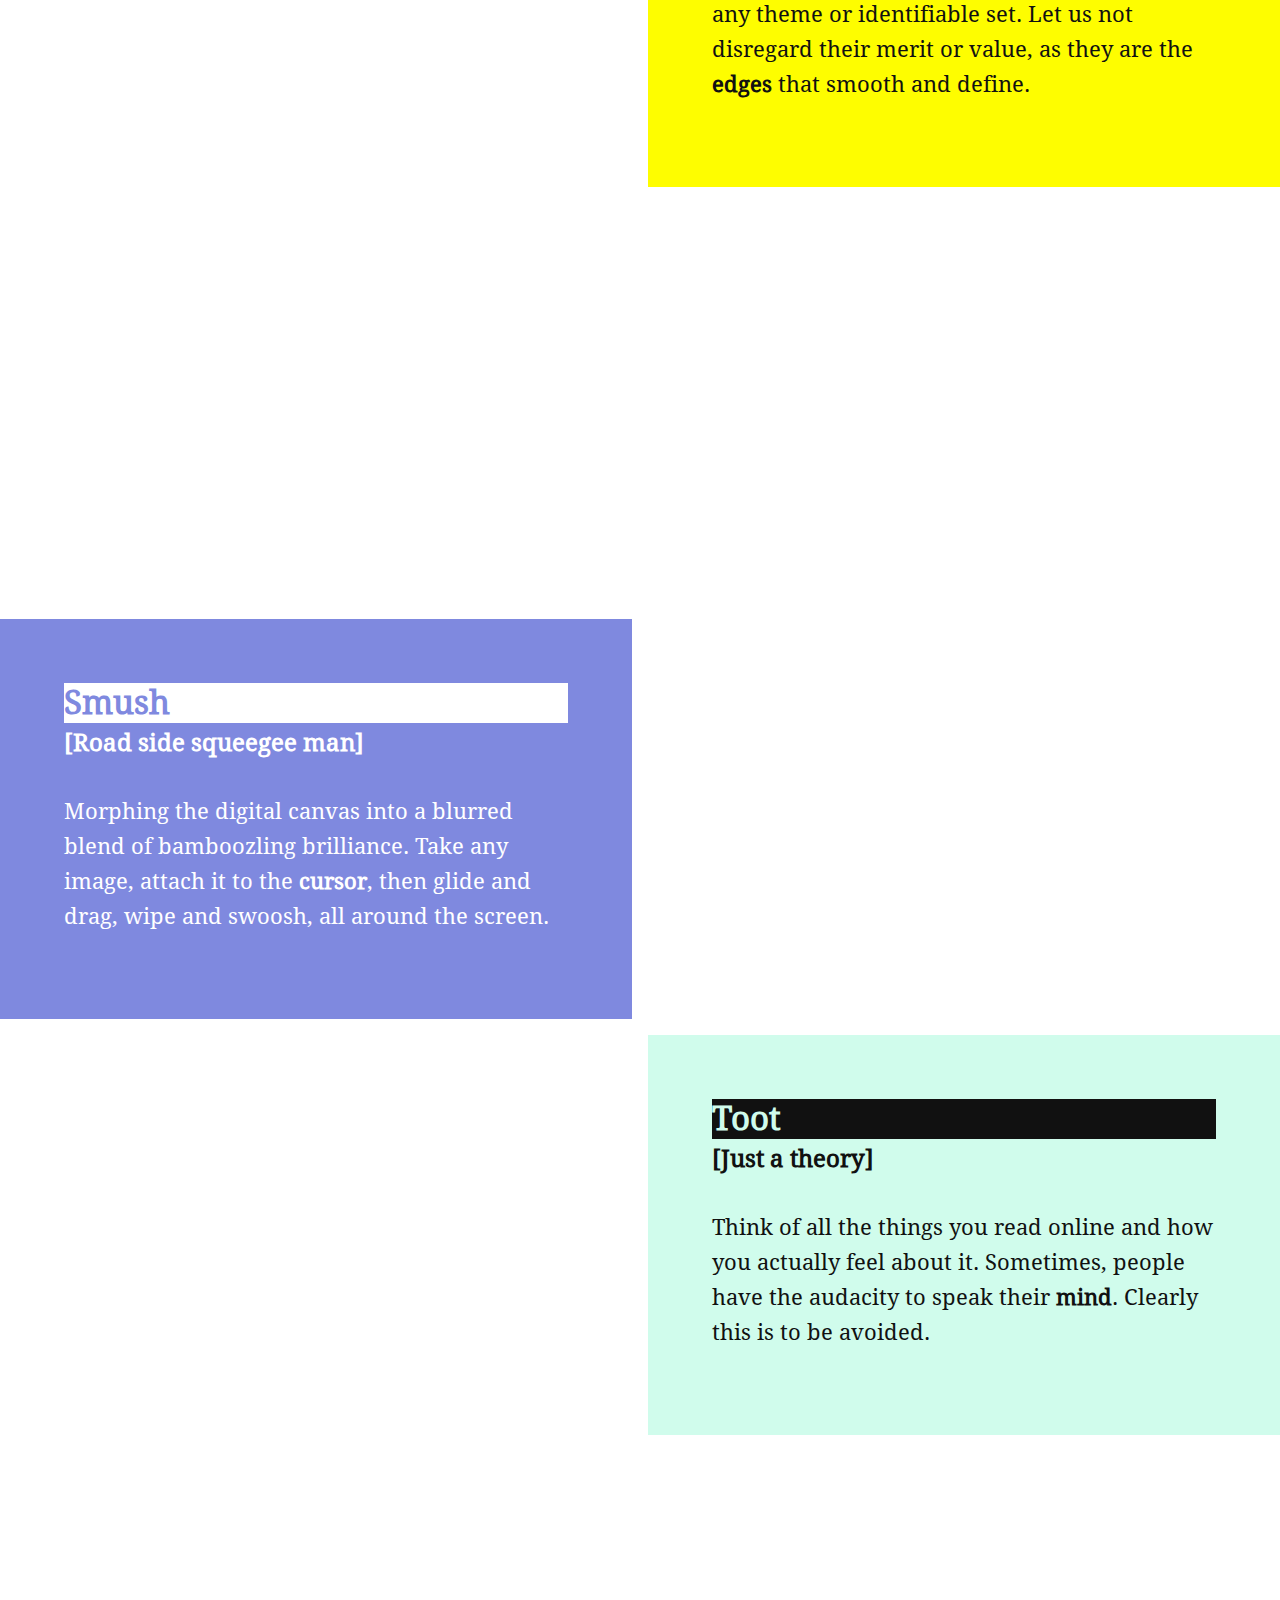
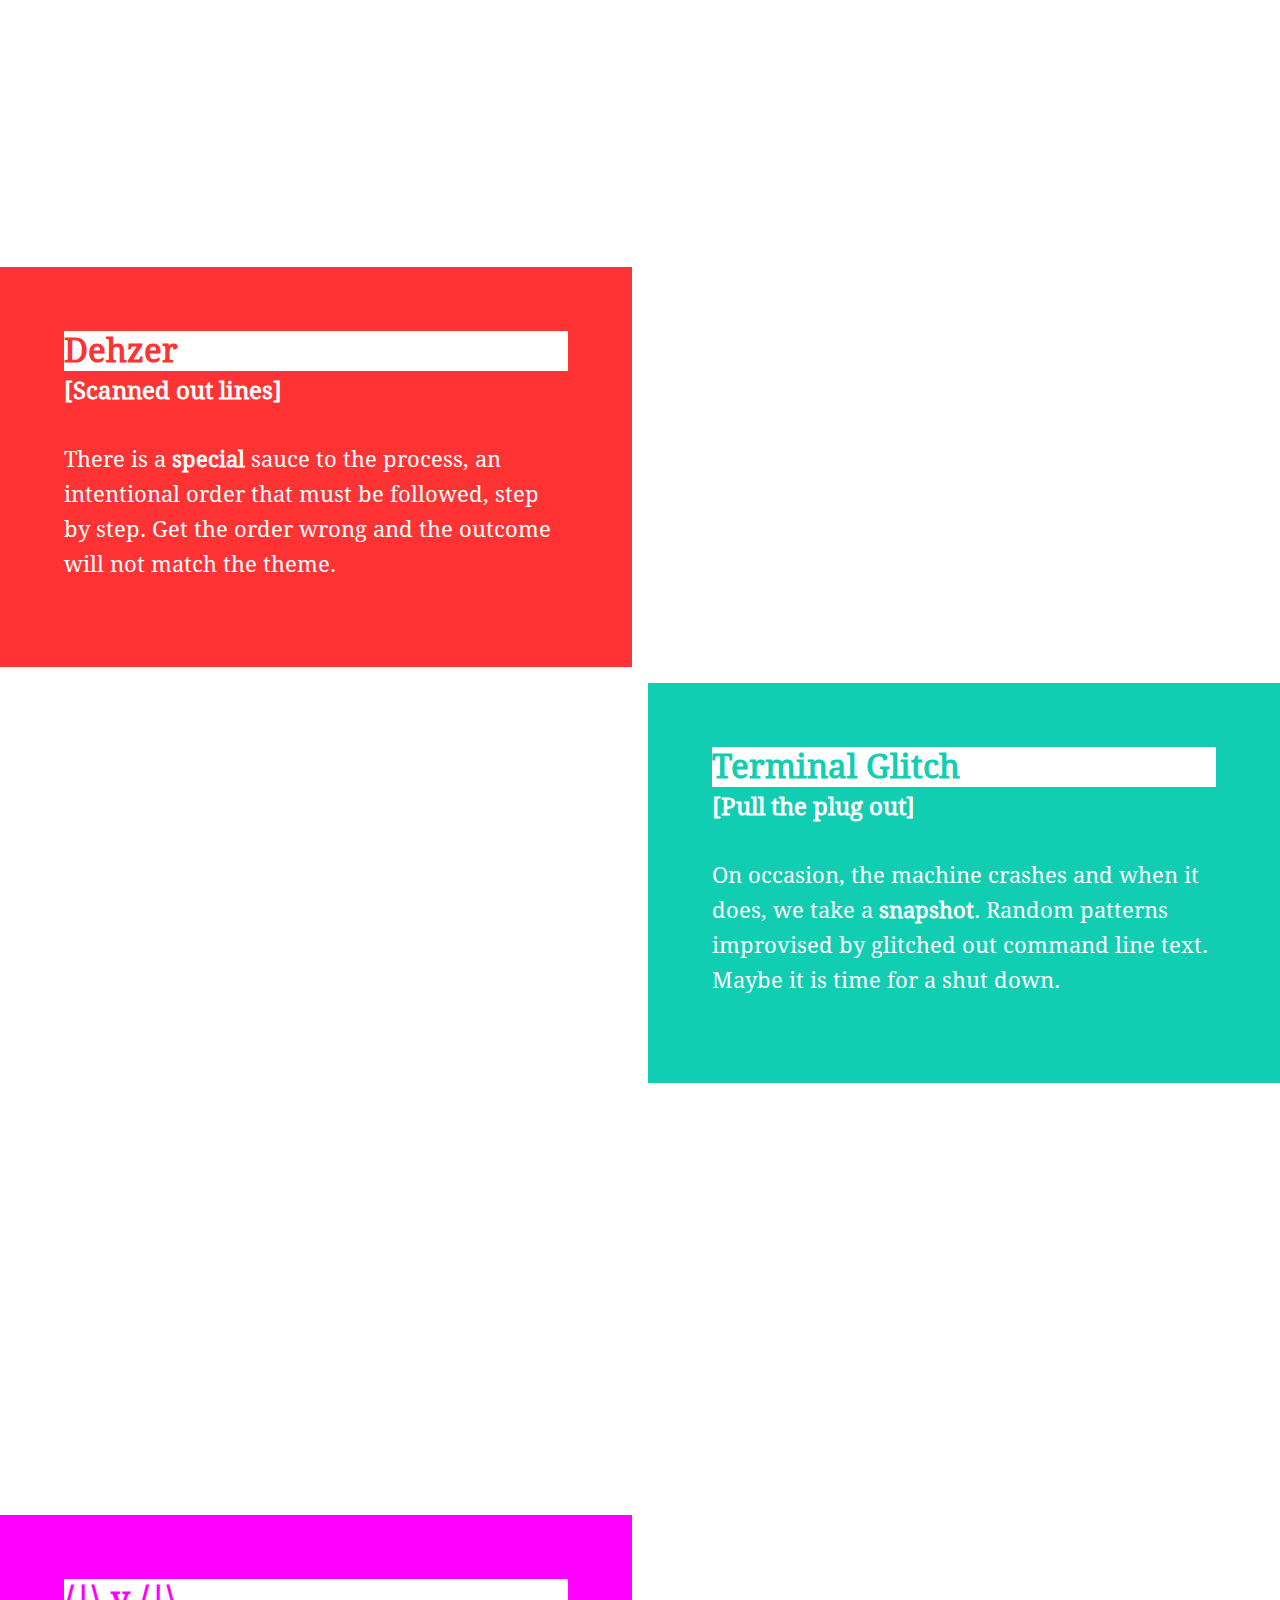
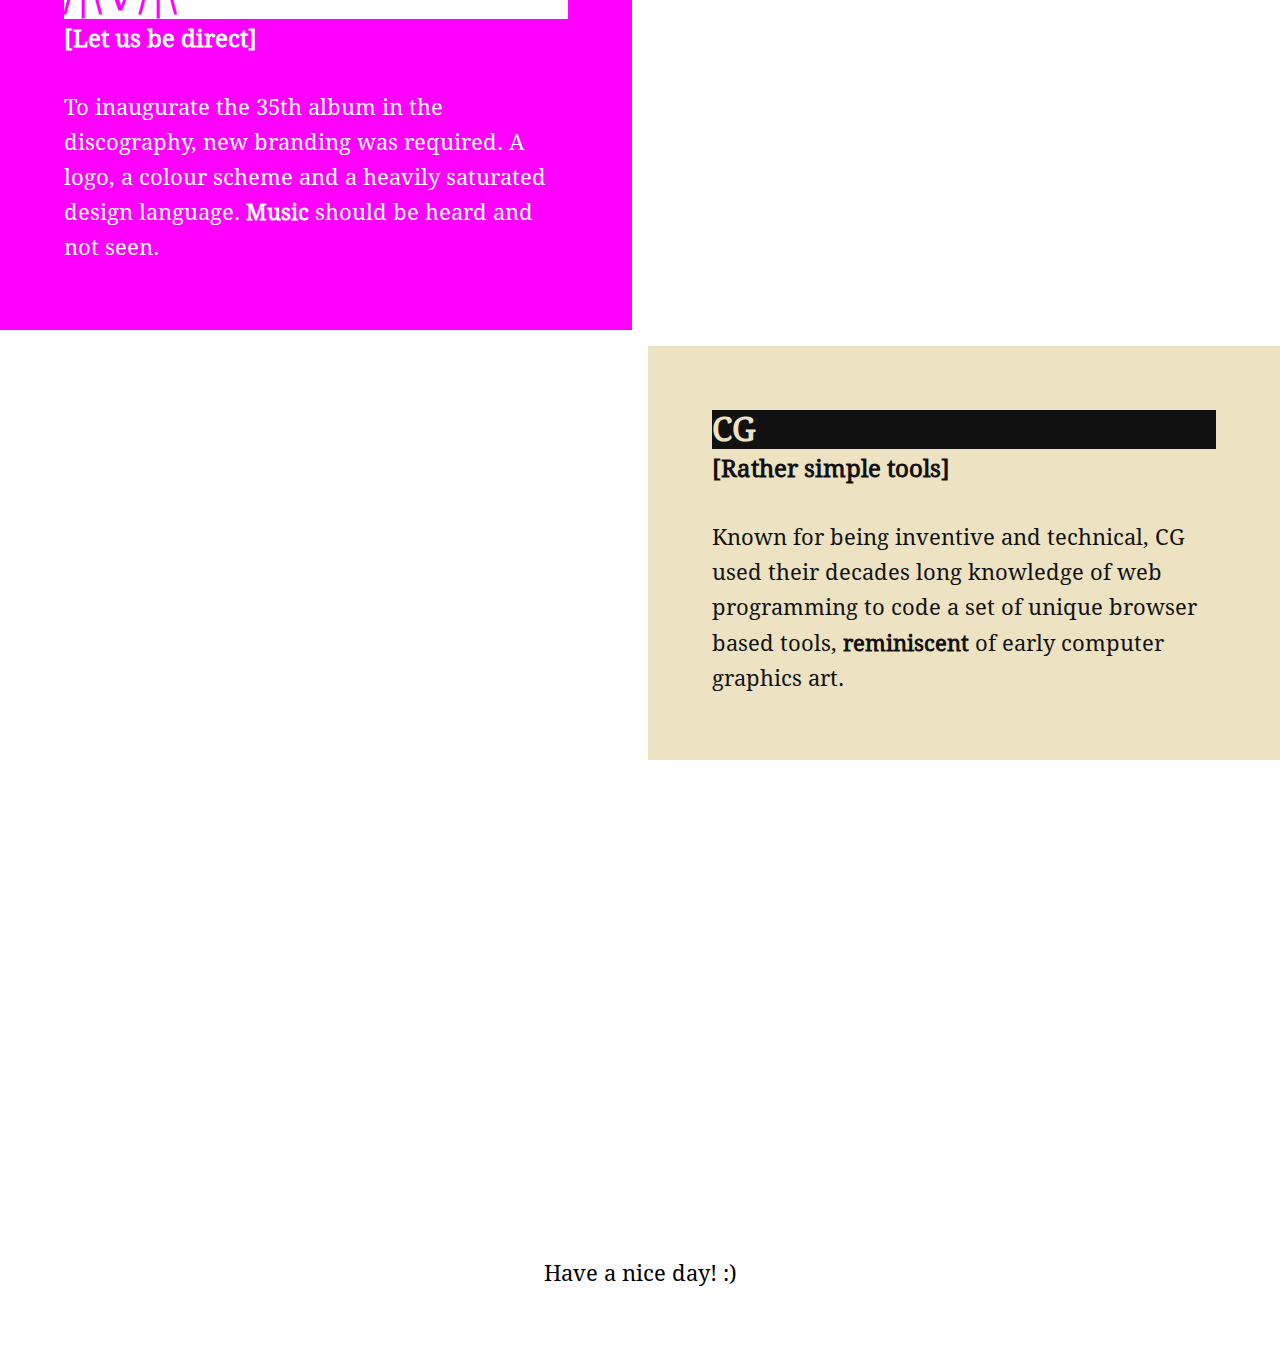
==== commit 1225b96d: "update sub title" ====
--- a/index.html
+++ b/index.html
@@ -1,12 +1,12 @@
 <!DOCTYPE html>
 <html lang="en">
 <head>
-<meta name="description" content="font family font size for perfect reading / articles">
   <meta charset="UTF-8">
+  <meta name="viewport" content="width=device-width, initial-scale=1.0">
   <meta http-equiv="X-UA-Compatible" content="IE=edge">
-  <meta name="viewport" content="width=device-width, initial-scale=1.0">
+  <meta name="description" content="12 Art projects rescued from the void">
+  <link rel='shortcut icon' href='https://easycss.github.io/favicon/favicon.png' type='image/x-icon' />
   <link rel='stylesheet' href='style.css' />
-  <link rel='shortcut icon' href='https://easycss.github.io/favicon/favicon.png' type='image/x-icon' />
   <title>30Words - Art easily explained</title>
 </head>
 <body>
@@ -157,7 +157,7 @@
   <!-- SMUSH -->
   <section style="background-color: #7f89df; color:white;">
     <h2 style="background-color:white; color: #7f89df;">Smush</h2>
-    <h3>[Pin it to a board already]</h3>
+    <h3>[Road side squeegee man]</h3>
 	  <p>
 	    Morphing the digital canvas into a blurred blend of bamboozling brilliance. Take any image, attach it to the <span class="striker">cursor</span>, then glide and drag, wipe and swoosh, all around the screen.
 	  </p>
--- a/style.css
+++ b/style.css
@@ -321,6 +321,13 @@
   .nav-icons{
     padding: 10px 0;
   }
+  section h2, section h3, section p{
+    width: 50%;
+    margin: 0% auto;
+  }
+  section h2{
+    margin-top: 10%;
+  }
   .image-section{
     min-height: 600px;
   }
@@ -349,13 +356,6 @@
     opacity: .1;
     margin-right: 15px;
   }
-  section h2, section h3, section p{
-    width: 50%;
-    margin: 0% auto;
-  }
-  section h2{
-    margin-top: 10%;
-  }
 }
 
 
